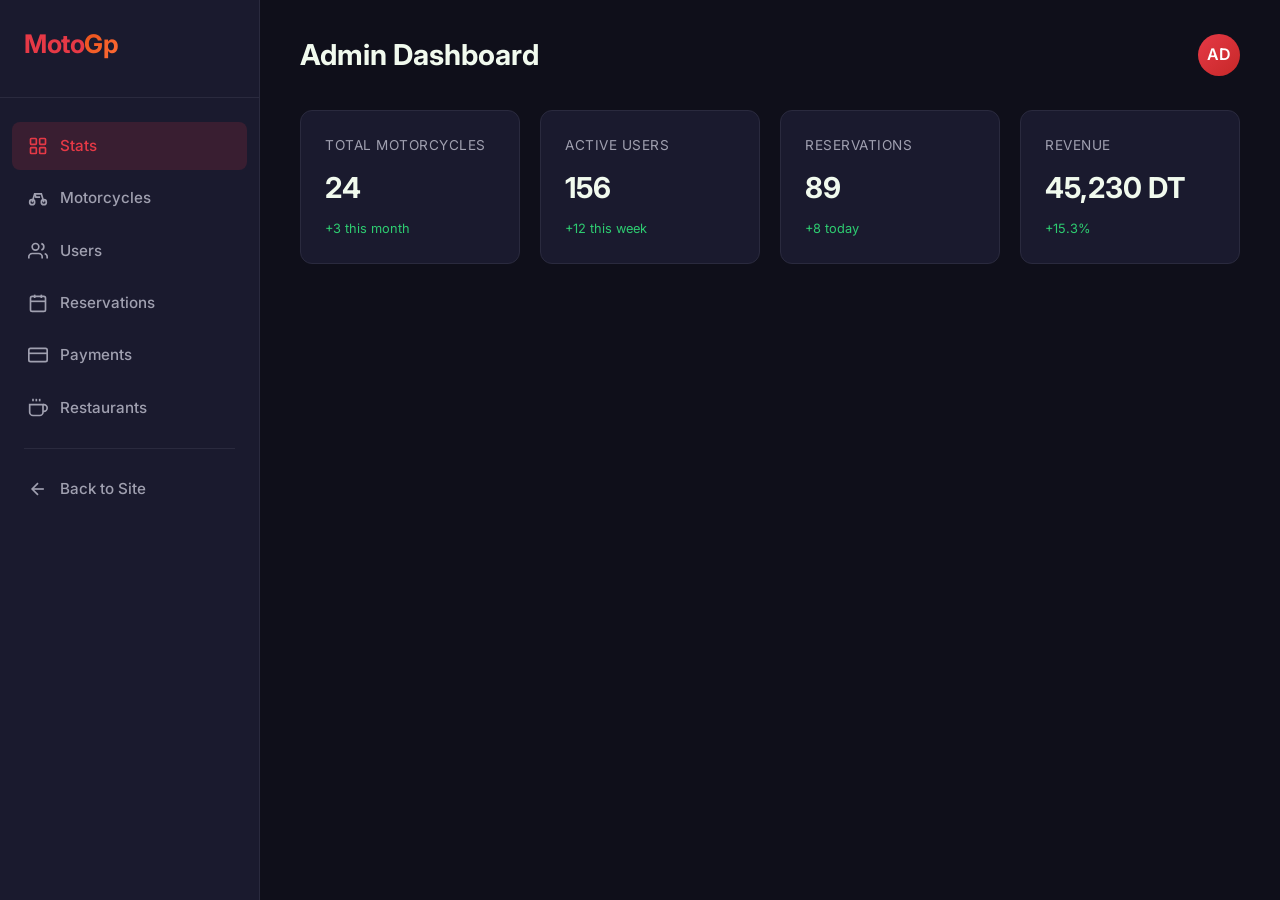
==== dashboard.html @ cd2d3583 "MotoGp Nabeul - Premium motorcycle rental & city discovery platform - Dark luxury editorial design (" ====
<!DOCTYPE html>
<html lang="fr">
<head>
    <meta charset="UTF-8">
    <meta name="viewport" content="width=device-width, initial-scale=1.0">
    <title>MotoGp Nabeul - Admin Dashboard</title>
    <link href="https://fonts.googleapis.com/css2?family=Inter:wght@300;400;500;600;700&display=swap" rel="stylesheet">
    <link rel="stylesheet" href="css/style.css">
    <link rel="stylesheet" href="css/extra.css">
    <style>
        *{margin:0;padding:0;box-sizing:border-box}
        body{font-family:'Inter',sans-serif;background:#0f0f1a;color:#e0e0e0;min-height:100vh}
        .dashboard-layout{display:grid;grid-template-columns:260px 1fr;min-height:100vh}
        .sidebar{background:#1a1a2e;border-right:1px solid #2a2a3e;padding:24px 0;position:sticky;top:0;height:100vh;overflow-y:auto}
        .sidebar-logo{padding:0 24px 32px;border-bottom:1px solid #2a2a3e;margin-bottom:24px}
        .sidebar-logo a{color:#e63946;font-size:1.6rem;font-weight:700;text-decoration:none;letter-spacing:-0.5px}
        .sidebar-logo a span{color:#f1faee}
        .sidebar-nav{list-style:none;padding:0 12px}
        .sidebar-nav li{margin-bottom:4px}
        .sidebar-nav a{display:flex;align-items:center;gap:12px;padding:12px 16px;color:#a0a0b0;text-decoration:none;border-radius:8px;font-size:.95rem;font-weight:500;transition:all .2s}
        .sidebar-nav a:hover{background:#2a2a3e;color:#e0e0e0}
        .sidebar-nav a.active{background:rgba(230,57,70,.15);color:#e63946}
        .sidebar-nav a svg{width:20px;height:20px;flex-shrink:0}
        .sidebar-divider{height:1px;background:#2a2a3e;margin:16px 24px}
        .main-content{padding:32px 40px;overflow-y:auto}
        .main-header{display:flex;justify-content:space-between;align-items:center;margin-bottom:32px}
        .main-header h1{font-size:1.8rem;font-weight:700;color:#f1faee}
        .user-avatar{width:42px;height:42px;border-radius:50%;background:linear-gradient(135deg,#e63946,#c62828);display:flex;align-items:center;justify-content:center;color:#fff;font-weight:600;font-size:1rem}
        .section-title{font-size:1.1rem;font-weight:600;color:#f1faee;margin-bottom:16px;display:flex;align-items:center;justify-content:space-between}
        .stats-grid{display:grid;grid-template-columns:repeat(auto-fit,minmax(200px,1fr));gap:20px;margin-bottom:32px}
        .stat-card{background:#1a1a2e;border:1px solid #2a2a3e;border-radius:12px;padding:24px;transition:transform .2s,border-color .2s}
        .stat-card:hover{transform:translateY(-2px);border-color:#e63946}
        .stat-card .stat-label{font-size:.85rem;color:#a0a0b0;margin-bottom:8px;text-transform:uppercase;letter-spacing:.5px}
        .stat-card .stat-value{font-size:1.8rem;font-weight:700;color:#f1faee}
        .stat-card .stat-change{font-size:.8rem;margin-top:8px}
        .stat-card .stat-change.positive{color:#2ecc71}
        .stat-card .stat-change.negative{color:#e63946}
        .table-container{background:#1a1a2e;border:1px solid #2a2a3e;border-radius:12px;overflow:hidden;margin-bottom:32px}
        .table-container table{width:100%;border-collapse:collapse}
        .table-container th{background:#16162a;padding:14px 20px;text-align:left;font-size:.8rem;text-transform:uppercase;letter-spacing:.5px;color:#a0a0b0;font-weight:600}
        .table-container td{padding:14px 20px;border-top:1px solid #2a2a3e;font-size:.92rem}
        .table-container tr:hover td{background:rgba(230,57,70,.04)}
        .badge{display:inline-block;padding:4px 12px;border-radius:20px;font-size:.75rem;font-weight:600}
        .badge-active{background:rgba(46,204,113,.15);color:#2ecc71}
        .badge-pending{background:rgba(241,196,15,.15);color:#f1c40f}
        .badge-vip{background:rgba(155,89,182,.15);color:#9b59b6}
        .badge-premium{background:rgba(230,57,70,.15);color:#e63946}
        .badge-essentiel{background:rgba(52,152,219,.15);color:#3498db}
        .badge-paid{background:rgba(46,204,113,.15);color:#2ecc71}
        .badge-refunded{background:rgba(241,196,15,.15);color:#f1c40f}
        .badge-failed{background:rgba(230,57,70,.15);color:#e63946}
        .btn{display:inline-flex;align-items:center;gap:6px;padding:10px 20px;border:none;border-radius:8px;font-family:'Inter',sans-serif;font-size:.9rem;font-weight:500;cursor:pointer;transition:all .2s}
        .btn-primary{background:#e63946;color:#fff}
        .btn-primary:hover{background:#c62828}
        .btn-sm{padding:6px 14px;font-size:.8rem}
        .btn-outline{background:transparent;border:1px solid #3a3a4e;color:#a0a0b0}
        .btn-outline:hover{border-color:#e63946;color:#e63946}
        .hidden{display:none}
    </style>
</head>
<body>
    <div class="dashboard-layout">
        <aside class="sidebar">
            <div class="sidebar-logo">
                <a href="index.html">Moto<span>Gp</span></a>
            </div>
            <ul class="sidebar-nav">
                <li><a href="#" class="active" onclick="showSection('stats')"><svg viewBox="0 0 24 24" fill="none" stroke="currentColor" stroke-width="2"><rect x="3" y="3" width="7" height="7" rx="1"/><rect x="14" y="3" width="7" height="7" rx="1"/><rect x="3" y="14" width="7" height="7" rx="1"/><rect x="14" y="14" width="7" height="7" rx="1"/></svg>Stats</a></li>
                <li><a href="#" onclick="showSection('motorcycles')"><svg viewBox="0 0 24 24" fill="none" stroke="currentColor" stroke-width="2"><circle cx="5" cy="17" r="3"/><circle cx="19" cy="17" r="3"/><path d="M5 17L8 7h8l3 10"/><path d="M8 7l1.5 4h5"/></svg>Motorcycles</a></li>
                <li><a href="#" onclick="showSection('users')"><svg viewBox="0 0 24 24" fill="none" stroke="currentColor" stroke-width="2"><path d="M17 21v-2a4 4 0 00-4-4H5a4 4 0 00-4 4v2"/><circle cx="9" cy="7" r="4"/><path d="M23 21v-2a4 4 0 00-3-3.87"/><path d="M16 3.13a4 4 0 010 7.75"/></svg>Users</a></li>
                <li><a href="#" onclick="showSection('reservations')"><svg viewBox="0 0 24 24" fill="none" stroke="currentColor" stroke-width="2"><rect x="3" y="4" width="18" height="18" rx="2"/><line x1="16" y1="2" x2="16" y2="6"/><line x1="8" y1="2" x2="8" y2="6"/><line x1="3" y1="10" x2="21" y2="10"/></svg>Reservations</a></li>
                <li><a href="#" onclick="showSection('payments')"><svg viewBox="0 0 24 24" fill="none" stroke="currentColor" stroke-width="2"><rect x="1" y="4" width="22" height="16" rx="2"/><line x1="1" y1="10" x2="23" y2="10"/></svg>Payments</a></li>
                <li><a href="#" onclick="showSection('restaurants')"><svg viewBox="0 0 24 24" fill="none" stroke="currentColor" stroke-width="2"><path d="M18 8h1a4 4 0 010 8h-1"/><path d="M2 8h16v9a4 4 0 01-4 4H6a4 4 0 01-4-4V8z"/><line x1="6" y1="1" x2="6" y2="4"/><line x1="10" y1="1" x2="10" y2="4"/><line x1="14" y1="1" x2="14" y2="4"/></svg>Restaurants</a></li>
            </ul>
            <div class="sidebar-divider"></div>
            <ul class="sidebar-nav">
                <li><a href="index.html"><svg viewBox="0 0 24 24" fill="none" stroke="currentColor" stroke-width="2"><path d="M19 12H5"/><polyline points="12 19 5 12 12 5"/></svg>Back to Site</a></li>
            </ul>
        </aside>

        <main class="main-content">
            <div class="main-header">
                <h1>Admin Dashboard</h1>
                <div class="user-avatar">AD</div>
            </div>

            <!-- STATS SECTION -->
            <section id="dash-stats">
                <div class="stats-grid">
                    <div class="stat-card">
                        <div class="stat-label">Total Motorcycles</div>
                        <div class="stat-value">24</div>
                        <div class="stat-change positive">+3 this month</div>
                    </div>
                    <div class="stat-card">
                        <div class="stat-label">Active Users</div>
                        <div class="stat-value">156</div>
                        <div class="stat-change positive">+12 this week</div>
                    </div>
                    <div class="stat-card">
                        <div class="stat-label">Reservations</div>
                        <div class="stat-value">89</div>
                        <div class="stat-change positive">+8 today</div>
                    </div>
                    <div class="stat-card">
                        <div class="stat-label">Revenue</div>
                        <div class="stat-value">45,230 DT</div>
                        <div class="stat-change positive">+15.3%</div>
                    </div>
                </div>
            </section>

            <!-- MOTORCYCLES SECTION -->
            <section id="section-motorcycles" class="hidden">
                <div class="section-title">
                    <span>Motorcycles</span>
                    <button class="btn btn-primary" onclick="showAddMotoModal()">+ Add Motorcycle</button>
                </div>
                <div class="table-container">
                    <table>
                        <thead>
                            <tr><th>ID</th><th>Model</th><th>Brand</th><th>Category</th><th>Price/Day</th><th>Status</th><th>Actions</th></tr>
                        </thead>
                        <tbody id="motos-table-body">
                            <tr><td>#001</td><td>MT-07</td><td>Yamaha</td><td>Naked</td><td>80 DT</td><td><span class="badge badge-active">Available</span></td><td><button class="btn btn-sm btn-outline" onclick="editMoto(1)">Edit</button></td></tr>
                            <tr><td>#002</td><td>CBR 650R</td><td>Honda</td><td>Sport</td><td>95 DT</td><td><span class="badge badge-active">Available</span></td><td><button class="btn btn-sm btn-outline" onclick="editMoto(2)">Edit</button></td></tr>
                            <tr><td>#003</td><td>Ninja 400</td><td>Kawasaki</td><td>Sport</td><td>70 DT</td><td><span class="badge badge-pending">Rented</span></td><td><button class="btn btn-sm btn-outline" onclick="editMoto(3)">Edit</button></td></tr>
                            <tr><td>#004</td><td>R 1250 GS</td><td>BMW</td><td>Adventure</td><td>130 DT</td><td><span class="badge badge-active">Available</span></td><td><button class="btn btn-sm btn-outline" onclick="editMoto(4)">Edit</button></td></tr>
                            <tr><td>#005</td><td>GTS 300</td><td>Vespa</td><td>Scooter</td><td>45 DT</td><td><span class="badge badge-active">Available</span></td><td><button class="btn btn-sm btn-outline" onclick="editMoto(5)">Edit</button></td></tr>
                            <tr><td>#006</td><td>Monster 821</td><td>Ducati</td><td>Naked</td><td>110 DT</td><td><span class="badge badge-failed">Unavailable</span></td><td><button class="btn btn-sm btn-outline" onclick="editMoto(6)">Edit</button></td></tr>
                        </tbody>
                    </table>
                </div>
            </section>

            <!-- USERS SECTION -->
            <section id="section-users" class="hidden">
                <div class="section-title"><span>Users</span></div>
                <div class="table-container">
                    <table>
                        <thead>
                            <tr><th>ID</th><th>Name</th><th>Email</th><th>Plan</th><th>Status</th><th>Joined</th></tr>
                        </thead>
                        <tbody>
                            <tr><td>#U001</td><td>Ahmed Ben Ali</td><td>ahmed@example.com</td><td><span class="badge badge-premium">Premium</span></td><td><span class="badge badge-active">Active</span></td><td>2025-01-15</td></tr>
                            <tr><td>#U002</td><td>Fatma Trabelsi</td><td>fatma@example.com</td><td><span class="badge badge-essentiel">Essentiel</span></td><td><span class="badge badge-active">Active</span></td><td>2025-03-22</td></tr>
                            <tr><td>#U003</td><td>Mohamed Sahli</td><td>mohamed@example.com</td><td><span class="badge badge-vip">VIP</span></td><td><span class="badge badge-active">Active</span></td><td>2024-11-08</td></tr>
                            <tr><td>#U004</td><td>Amira Bouazizi</td><td>amira@example.com</td><td><span class="badge badge-premium">Premium</span></td><td><span class="badge badge-pending">Pending</span></td><td>2025-06-30</td></tr>
                        </tbody>
                    </table>
                </div>
            </section>

            <!-- RESERVATIONS SECTION -->
            <section id="section-reservations" class="hidden">
                <div class="section-title"><span>Reservations</span></div>
                <div class="table-container">
                    <table>
                        <thead>
                            <tr><th>ID</th><th>Client</th><th>Motorcycle</th><th>Date</th><th>Duration</th><th>Total</th><th>Status</th></tr>
                        </thead>
                        <tbody>
                            <tr><td>#R001</td><td>Ahmed Ben Ali</td><td>Honda Vision 110</td><td>2026-01-10</td><td>3 days</td><td>105 DT</td><td><span class="badge badge-active">Confirmed</span></td></tr>
                            <tr><td>#R002</td><td>Fatma Trabelsi</td><td>Yamaha NMAX 125</td><td>2026-01-12</td><td>5 days</td><td>225 DT</td><td><span class="badge badge-pending">Pending</span></td></tr>
                            <tr><td>#R003</td><td>Mohamed Sahli</td><td>SYM Maxsym 400</td><td>2026-01-15</td><td>7 days</td><td>420 DT</td><td><span class="badge badge-active">Confirmed</span></td></tr>
                        </tbody>
                    </table>
                </div>
            </section>

            <!-- PAYMENTS SECTION -->
            <section id="section-payments" class="hidden">
                <div class="stats-grid">
                    <div class="stat-card">
                        <div class="stat-label">Total Revenue</div>
                        <div class="stat-value">127,850 DT</div>
                        <div class="stat-change positive">+18.2%</div>
                    </div>
                    <div class="stat-card">
                        <div class="stat-label">Pending Payments</div>
                        <div class="stat-value">3,200 DT</div>
                        <div class="stat-change negative">5 pending</div>
                    </div>
                    <div class="stat-card">
                        <div class="stat-label">Refunds</div>
                        <div class="stat-value">1,450 DT</div>
                        <div class="stat-change negative">-2.1%</div>
                    </div>
                </div>
                <div class="section-title"><span>Payment History</span></div>
                <div class="table-container">
                    <table>
                        <thead>
                            <tr><th>ID</th><th>Client</th><th>Type</th><th>Amount</th><th>Date</th><th>Status</th></tr>
                        </thead>
                        <tbody>
                            <tr><td>#P001</td><td>Ahmed Ben Ali</td><td>Subscription</td><td>59 DT</td><td>2026-01-01</td><td><span class="badge badge-paid">Paid</span></td></tr>
                            <tr><td>#P002</td><td>Fatma Trabelsi</td><td>Rental</td><td>475 DT</td><td>2026-01-12</td><td><span class="badge badge-paid">Paid</span></td></tr>
                            <tr><td>#P003</td><td>Mohamed Sahli</td><td>Subscription</td><td>99 DT</td><td>2026-01-05</td><td><span class="badge badge-refunded">Refunded</span></td></tr>
                            <tr><td>#P004</td><td>Amira Bouazizi</td><td>Rental</td><td>350 DT</td><td>2026-01-18</td><td><span class="badge badge-failed">Failed</span></td></tr>
                        </tbody>
                    </table>
                </div>
            </section>

            <!-- RESTAURANTS SECTION -->
            <section id="section-restaurants" class="hidden">
                <div class="section-title"><span>Restaurants</span></div>
                <div class="table-container">
                    <table>
                        <thead>
                            <tr><th>ID</th><th>Name</th><th>Category</th><th>Rating</th><th>Price</th><th>Phone</th><th>Description</th></tr>
                        </thead>
                        <tbody>
                            <tr><td>#1</td><td>Le Pirate Restaurant</td><td>Restaurant</td><td>4.6</td><td></td><td>+216 72 280 123</td><td>Cuisine tunisienne et mediterraneenne, vue mer</td></tr>
                            <tr><td>#2</td><td>Cafe des Nattes</td><td>Cafe</td><td>4.3</td><td>$</td><td>+216 72 280 456</td><td>Cafe traditionnel, atmosphere authentique</td></tr>
                            <tr><td>#3</td><td>Restaurant La Plage</td><td>Restaurant</td><td>4.7</td><td>$</td><td>+216 72 280 789</td><td>Fruits de mer frais, plage privee</td></tr>
                            <tr><td>#4</td><td>Chez Ali</td><td>Restaurant</td><td>4.4</td><td></td><td>+216 72 280 321</td><td>Cuisine traditionnelle, couscous et grillades</td></tr>
                            <tr><td>#5</td><td>Sunset Cafe</td><td>Cafe</td><td>4.5</td><td>$</td><td>+216 72 280 654</td><td>Cafe face a la mer, couchers de soleil</td></tr>
                            <tr><td>#6</td><td>Pizzeria Napoli</td><td>Restaurant</td><td>4.2</td><td></td><td>+216 72 280 987</td><td>Pizza authentique au four a bois</td></tr>
                            <tr><td>#7</td><td>Le Cap Nabeul</td><td>Restaurant</td><td>4.8</td><td>$</td><td>+216 72 280 147</td><td>Restaurant gastronomique, vue panoramique</td></tr>
                            <tr><td>#8</td><td>Marche de Nabeul</td><td>Point d'interet</td><td>4.6</td><td></td><td></td><td>Grand marche, artisat et epices</td></tr>
                        </tbody>
                    </table>
                </div>
            </section>

        </main>
    </div>

    <script>
        function showSection(name) {
            var sections = ['stats', 'motorcycles', 'users', 'reservations', 'payments', 'restaurants'];
            sections.forEach(function(s) {
                var el = document.getElementById(s === 'stats' ? 'dash-stats' : 'section-' + s);
                if (el) el.classList.add('hidden');
            });
            var target = document.getElementById(name === 'stats' ? 'dash-stats' : 'section-' + name);
            if (target) target.classList.remove('hidden');

            var links = document.querySelectorAll('.sidebar-nav a');
            links.forEach(function(link) { link.classList.remove('active'); });
            event.currentTarget.classList.add('active');
        }

        function showAddMotoModal() {
            alert('Add Motorcycle modal would open here.');
        }

        function editMoto(id) {
            alert('Edit motorcycle #' + id + ' modal would open here.');
        }
    </script>

    <script src="js/data.js"></script>
    <script src="js/app.js"></script>
</body>
</html>
---- css/style.css ----
@import url('https://fonts.googleapis.com/css2?family=Inter:wght@300;400;500;600;700;800;900&family=Playfair+Display:ital,wght@0,400;0,700;0,900;1,400&display=swap');

*,*::before,*::after{margin:0;padding:0;box-sizing:border-box}

:root{
  --bg:#0A0A0F;
  --bg-light:#F5F3EF;
  --card:#15151E;
  --card-hover:#1C1C28;
  --text:#FAFAF9;
  --text-dark:#1A1A1A;
  --text-muted:#8A8A9A;
  --border:rgba(255,255,255,0.08);
  --primary:#E8511A;
  --primary-light:#FF6B35;
  --accent:#C9A96E;
  --success:#22C55E;
  --danger:#EF4444;
  --gradient:linear-gradient(135deg,#E8511A,#FF6B35);
  --shadow:0 20px 60px rgba(0,0,0,0.4);
  --radius:16px;
  --font-body:'Inter',sans-serif;
  --font-display:'Playfair Display',serif;
}

html{scroll-behavior:smooth;font-size:16px}
html.lenis,html.lenis body{height:auto}
.lenis.lenis-smooth{scroll-behavior:auto!important}

body{font-family:var(--font-body);background:var(--bg);color:var(--text);line-height:1.6;overflow-x:hidden;-webkit-font-smoothing:antialiased}
a{text-decoration:none;color:inherit}
ul{list-style:none}
img{max-width:100%;display:block}
button{cursor:pointer;border:none;font-family:inherit;background:none;color:inherit}
input,select,textarea{font-family:inherit;outline:none}

.container{max-width:1280px;margin:0 auto;padding:0 clamp(20px,5vw,60px)}

/* LOADER */
.loader{position:fixed;inset:0;z-index:9999;background:var(--bg);display:flex;align-items:center;justify-content:center;flex-direction:column;transition:opacity 0.6s ease}
.loader-logo{font-size:clamp(2rem,5vw,3.5rem);font-weight:900;letter-spacing:-0.03em;margin-bottom:28px;font-family:var(--font-body)}
.loader-logo span{background:var(--gradient);-webkit-background-clip:text;-webkit-text-fill-color:transparent}
.loader-bar{width:200px;height:2px;background:rgba(255,255,255,0.1);border-radius:2px;overflow:hidden}
.loader-bar-fill{height:100%;background:var(--gradient);width:0%;transition:width 0.1s linear}
.loader-counter{font-size:0.82rem;color:var(--text-muted);margin-top:14px;font-variant-numeric:tabular-nums}

/* CURSOR */
.cursor{position:fixed;width:12px;height:12px;border-radius:50%;background:var(--primary);pointer-events:none;z-index:9998;transform:translate(-50%,-50%);transition:width .3s,height .3s,background .3s,border .3s}
.cursor-follower{position:fixed;width:40px;height:40px;border-radius:50%;border:1px solid rgba(232,81,26,0.3);pointer-events:none;z-index:9997;transform:translate(-50%,-50%);transition:width .3s,height .3s}
@media(max-width:1024px){.cursor,.cursor-follower{display:none}}

/* NAV */
.nav{position:fixed;top:0;left:0;right:0;z-index:100;padding:20px 0;transition:all .4s}
.nav.scrolled{padding:12px 0;background:rgba(10,10,15,0.92);backdrop-filter:blur(20px);border-bottom:1px solid var(--border)}
.nav .container{display:flex;align-items:center;justify-content:space-between}
.nav-logo{font-size:1.5rem;font-weight:900;letter-spacing:-0.03em;z-index:101}
.nav-logo span{background:var(--gradient);-webkit-background-clip:text;-webkit-text-fill-color:transparent}
.nav-links{display:flex;align-items:center;gap:36px}
.nav-links a{font-size:.88rem;font-weight:500;color:var(--text-muted);position:relative;padding:4px 0;transition:color .3s}
.nav-links a::after{content:'';position:absolute;bottom:-2px;left:0;width:0;height:1.5px;background:var(--gradient);transition:width .3s}
.nav-links a:hover{color:var(--text)}
.nav-links a:hover::after{width:100%}
.nav-actions{display:flex;align-items:center;gap:12px}
.nav-menu-btn{display:none;flex-direction:column;gap:5px;padding:8px;z-index:101}
.nav-menu-btn span{width:22px;height:1.5px;background:var(--text);transition:all .3s;display:block}
.nav-menu-btn.active span:nth-child(1){transform:rotate(45deg) translate(4px,4px)}
.nav-menu-btn.active span:nth-child(2){opacity:0}
.nav-menu-btn.active span:nth-child(3){transform:rotate(-45deg) translate(4px,-4px)}
@media(max-width:768px){.nav-links,.nav-actions{display:none}.nav-menu-btn{display:flex}}

/* MOBILE MENU */
.mobile-menu{position:fixed;inset:0;z-index:99;background:rgba(10,10,15,0.97);backdrop-filter:blur(20px);display:flex;align-items:center;justify-content:center;opacity:0;pointer-events:none;transition:opacity .4s}
.mobile-menu.active{opacity:1;pointer-events:all}
.mobile-menu-inner{display:flex;flex-direction:column;align-items:center;gap:28px}
.mobile-menu-link{font-size:1.8rem;font-weight:700;color:var(--text-muted);transition:color .3s}
.mobile-menu-link:hover{color:var(--primary)}
.mobile-menu-divider{width:60px;height:1px;background:var(--border)}

/* BUTTONS */
.btn{display:inline-flex;align-items:center;gap:8px;padding:12px 28px;border-radius:60px;font-size:.88rem;font-weight:600;letter-spacing:.01em;transition:all .3s;position:relative;overflow:hidden;white-space:nowrap}
.btn-primary{background:var(--gradient);color:white}
.btn-primary:hover{transform:translateY(-2px);box-shadow:0 12px 30px rgba(232,81,26,0.35)}
.btn-outline{border:1.5px solid rgba(255,255,255,0.15);color:var(--text)}
.btn-outline:hover{border-color:var(--primary);color:var(--primary);transform:translateY(-2px)}
.btn-white{background:white;color:var(--text-dark)}
.btn-white:hover{transform:translateY(-2px);box-shadow:0 12px 30px rgba(255,255,255,0.2)}
.btn-lg{padding:16px 40px;font-size:.92rem}
.btn-sm{padding:9px 22px;font-size:.82rem}

/* HERO */
.hero{position:relative;height:100vh;min-height:650px;overflow:hidden;display:flex;align-items:flex-end;padding-bottom:clamp(50px,8vh,100px)}
.hero-bg{position:absolute;inset:0;z-index:0;background:url('https://images.unsplash.com/photo-1572195577046-2f25894c06fc?w=1920&q=85') center/cover no-repeat;will-change:transform}
.hero-bg::after{content:'';position:absolute;inset:0;background:linear-gradient(to bottom,rgba(10,10,15,0.15) 0%,rgba(10,10,15,0.4) 40%,rgba(10,10,15,0.85) 75%,var(--bg) 100%)}
.hero-vignette{position:absolute;inset:0;z-index:1;background:radial-gradient(ellipse at 50% 50%,transparent 30%,rgba(10,10,15,0.5) 100%)}
.hero-grain{position:absolute;inset:0;z-index:2;opacity:.04;pointer-events:none;background-image:url("data:image/svg+xml,%3Csvg viewBox='0 0 200 200' xmlns='http://www.w3.org/2000/svg'%3E%3Cfilter id='n'%3E%3CfeTurbulence type='fractalNoise' baseFrequency='0.9' numOctaves='4' stitchTiles='stitch'/%3E%3C/filter%3E%3Crect width='100%25' height='100%25' filter='url(%23n)'/%3E%3C/svg%3E")}
.hero-content{position:relative;z-index:5;width:100%}
.hero-tag{display:inline-flex;align-items:center;gap:8px;padding:7px 18px;border-radius:40px;background:rgba(255,255,255,0.06);border:1px solid rgba(255,255,255,0.1);backdrop-filter:blur(8px);margin-bottom:24px;font-size:.78rem;font-weight:500;letter-spacing:.06em;text-transform:uppercase;color:var(--accent)}
.hero-tag .dot{width:6px;height:6px;border-radius:50%;background:var(--primary);animation:pulse 2s infinite}
@keyframes pulse{0%,100%{opacity:1}50%{opacity:.3}}
.hero-title{font-size:clamp(2.8rem,8vw,7rem);font-weight:900;line-height:.95;letter-spacing:-.04em;margin-bottom:24px;max-width:850px}
.hero-title .line{display:block;overflow:hidden}
.hero-title .line span{display:block}
.hero-title .accent{background:var(--gradient);-webkit-background-clip:text;-webkit-text-fill-color:transparent}
.hero-subtitle{font-size:clamp(1rem,2vw,1.2rem);color:var(--text-muted);max-width:520px;margin-bottom:40px;line-height:1.7;font-weight:300}
.hero-buttons{display:flex;gap:14px;flex-wrap:wrap}
.hero-scroll{position:absolute;bottom:36px;left:50%;transform:translateX(-50%);display:flex;flex-direction:column;align-items:center;gap:8px;z-index:5;color:var(--text-muted);font-size:.75rem;letter-spacing:.1em;text-transform:uppercase}
.hero-scroll-line{width:1px;height:40px;background:linear-gradient(to bottom,var(--primary),transparent);animation:scrollLine 2s infinite}
@keyframes scrollLine{0%{opacity:0;transform:scaleY(0);transform-origin:top}50%{opacity:1;transform:scaleY(1);transform-origin:top}51%{transform-origin:bottom}100%{opacity:0;transform:scaleY(0);transform-origin:bottom}}
.hero-stats{position:absolute;bottom:36px;right:clamp(20px,5vw,60px);display:flex;gap:40px;z-index:5}
.hero-stat .num{font-size:2rem;font-weight:800;line-height:1}
.hero-stat .label{font-size:.72rem;color:var(--text-muted);text-transform:uppercase;letter-spacing:.08em;margin-top:4px}

/* SECTIONS */
.section{padding:clamp(60px,10vw,120px) 0}
.section-header{margin-bottom:48px}
.section-tag{display:inline-flex;align-items:center;gap:8px;font-size:.75rem;font-weight:600;letter-spacing:.12em;text-transform:uppercase;color:var(--accent);margin-bottom:16px}
.section-title{font-size:clamp(2rem,5vw,3.5rem);font-weight:800;line-height:1.1;letter-spacing:-.03em;margin-bottom:16px}
.section-desc{font-size:1.05rem;color:var(--text-muted);max-width:540px;line-height:1.7;font-weight:300}

/* FEATURES */
.features-grid{display:grid;grid-template-columns:repeat(auto-fit,minmax(240px,1fr));gap:20px}
.feature-card{background:var(--card);border:1px solid var(--border);border-radius:var(--radius);padding:32px;transition:all .4s}
.feature-card:hover{background:var(--card-hover);transform:translateY(-4px);border-color:rgba(232,81,26,0.2)}
.feature-icon{font-size:2rem;margin-bottom:16px}
.feature-card h3{font-size:1.1rem;font-weight:700;margin-bottom:8px}
.feature-card p{font-size:.88rem;color:var(--text-muted);line-height:1.6}

/* 3D MOTORCYCLE SECTION */
.moto3d-section{position:relative;height:400vh}
.moto3d-sticky{position:relative;top:0;height:100vh;overflow:hidden;display:flex;align-items:center}
.moto3d-bg{position:absolute;inset:0;transition:background 0.8s ease}
.moto3d-bg.city{background:linear-gradient(135deg,#1a1a2e 0%,#16213e 50%,#0f3460 100%)}
.moto3d-bg.coast{background:linear-gradient(135deg,#0d1b2a 0%,#1b263b 50%,#415a77 100%)}
.moto3d-bg.medina{background:linear-gradient(135deg,#2d1b00 0%,#5c3d00 50%,#8b6914 100%)}
.moto3d-bg.night{background:linear-gradient(135deg,#0a0a1a 0%,#1a0a2e 50%,#2a1a3e 100%)}
.moto3d-bg::after{content:'';position:absolute;inset:0;background:rgba(10,10,15,0.5)}
.moto3d-content{position:relative;z-index:2;display:grid;grid-template-columns:1fr 1fr;gap:60px;align-items:center;width:100%}
.moto3d-text h2{font-size:clamp(2rem,4vw,3.5rem);font-weight:900;margin-bottom:16px;letter-spacing:-.03em}
.moto3d-text p{font-size:1.05rem;color:var(--text-muted);margin-bottom:28px;line-height:1.7}
.moto3d-visual{position:relative;display:flex;justify-content:center}
.moto3d-image{max-width:100%;height:auto;border-radius:var(--radius);filter:drop-shadow(0 20px 40px rgba(0,0,0,0.5));transition:transform 0.5s}
.moto3d-label{position:absolute;bottom:-20px;left:50%;transform:translateX(-50%);background:var(--card);border:1px solid var(--border);padding:10px 24px;border-radius:40px;font-size:.82rem;font-weight:500;white-space:nowrap}
.moto3d-dots{position:absolute;bottom:40px;left:50%;transform:translateX(-50%);display:flex;gap:12px;z-index:3}
.moto3d-dot{width:10px;height:10px;border-radius:50%;background:rgba(255,255,255,0.2);transition:all .3s;cursor:pointer}
.moto3d-dot.active{background:var(--primary);transform:scale(1.3)}
@media(max-width:768px){.moto3d-content{grid-template-columns:1fr;text-align:center}.moto3d-visual{order:-1}}

/* TABS */
.tabs{display:flex;gap:8px;margin-bottom:32px;flex-wrap:wrap}
.tab-btn{padding:8px 20px;border-radius:40px;font-size:.82rem;font-weight:500;background:var(--card);border:1px solid var(--border);color:var(--text-muted);transition:all .3s}
.tab-btn.active,.tab-btn:hover{background:var(--primary);color:white;border-color:var(--primary)}

/* MOTO CARDS */
.motos-showcase{display:grid;grid-template-columns:repeat(auto-fill,minmax(300px,1fr));gap:24px}
.moto-card{background:var(--card);border:1px solid var(--border);border-radius:var(--radius);overflow:hidden;transition:all .4s}
.moto-card:hover{transform:translateY(-6px);border-color:rgba(232,81,26,0.3);box-shadow:0 20px 40px rgba(0,0,0,0.3)}
.moto-card-img{position:relative;overflow:hidden;height:220px}
.moto-card-img img{width:100%;height:100%;object-fit:cover;transition:transform .6s}
.moto-card:hover .moto-card-img img{transform:scale(1.08)}
.moto-card-overlay{position:absolute;inset:0;background:rgba(10,10,15,0.7);display:flex;align-items:center;justify-content:center;opacity:0;transition:opacity .4s}
.moto-card:hover .moto-card-overlay{opacity:1}
.moto-specs-hover{display:flex;gap:20px}
.moto-specs-hover .spec{text-align:center}
.moto-specs-hover .spec span{display:block;font-size:.7rem;color:var(--text-muted);text-transform:uppercase;letter-spacing:.05em}
.moto-specs-hover .spec strong{font-size:1rem;font-weight:700}
.moto-status{position:absolute;top:12px;left:12px;padding:4px 12px;border-radius:20px;font-size:.72rem;font-weight:600;text-transform:uppercase}
.moto-status.available{background:rgba(34,197,94,0.2);color:var(--success)}
.moto-status.rented{background:rgba(232,81,26,0.2);color:var(--primary)}
.moto-status.unavailable{background:rgba(239,68,68,0.2);color:var(--danger)}
.moto-card-info{padding:20px}
.moto-brand{font-size:.75rem;color:var(--primary);font-weight:600;text-transform:uppercase;letter-spacing:.06em}
.moto-name{font-size:1.1rem;font-weight:700;margin:6px 0}
.moto-rating{color:var(--accent);font-size:.85rem;font-weight:500}
.moto-card-footer{display:flex;align-items:center;justify-content:space-between;margin-top:16px;padding-top:16px;border-top:1px solid var(--border)}
.moto-price strong{font-size:1.3rem;font-weight:800;color:var(--primary)}
.moto-price{font-size:.82rem;color:var(--text-muted)}

/* MAP / DISCOVERY */
.discovery-map-container{position:relative;border-radius:var(--radius);overflow:hidden;border:1px solid var(--border);background:var(--card)}
#map{height:450px;width:100%;background:#0a0a14}
.map-search-bar{padding:16px;border-bottom:1px solid var(--border)}
.map-search-bar input{width:100%;padding:12px 16px;border-radius:12px;border:1px solid var(--border);background:rgba(255,255,255,0.05);color:var(--text);font-size:.88rem}
.map-search-bar input::placeholder{color:var(--text-muted)}
.map-legend{display:flex;gap:16px;padding:12px 16px;border-top:1px solid var(--border);flex-wrap:wrap}
.map-legend-item{display:flex;align-items:center;gap:6px;font-size:.78rem;color:var(--text-muted)}
.map-legend-dot{width:10px;height:10px;border-radius:50%}

/* RESTAURANTS */
.restaurants-scroll{display:flex;gap:20px;padding:0 clamp(20px,5vw,60px) 20px;overflow-x:auto;scroll-snap-type:x mandatory;scrollbar-width:none;-ms-overflow-style:none}
.restaurants-scroll::-webkit-scrollbar{display:none}
.restaurant-card{min-width:300px;max-width:300px;background:var(--card);border:1px solid var(--border);border-radius:var(--radius);overflow:hidden;flex-shrink:0;scroll-snap-align:start;transition:all .4s}
.restaurant-card:hover{transform:translateY(-4px);border-color:rgba(232,81,26,0.2)}
.restaurant-img{position:relative;height:180px;overflow:hidden}
.restaurant-img img{width:100%;height:100%;object-fit:cover;transition:transform .6s}
.restaurant-card:hover .restaurant-img img{transform:scale(1.06)}
.restaurant-badge{position:absolute;top:10px;left:10px;padding:4px 12px;border-radius:20px;font-size:.72rem;font-weight:600;background:var(--primary);color:white}
.restaurant-info{padding:16px}
.restaurant-info h3{font-size:1rem;font-weight:700;margin-bottom:6px}
.restaurant-info p{font-size:.82rem;color:var(--text-muted);line-height:1.5;margin-bottom:10px}
.restaurant-meta{display:flex;align-items:center;justify-content:space-between;margin-bottom:12px}
.restaurant-rating{color:var(--accent);font-size:.85rem;font-weight:500}
.restaurant-price{font-size:.82rem;color:var(--text-muted)}
.restaurant-actions{display:flex;gap:8px}

/* PRICING */
.pricing-grid{display:grid;grid-template-columns:repeat(auto-fit,minmax(280px,1fr));gap:24px}
.pricing-card{background:var(--card);border:1px solid var(--border);border-radius:var(--radius);padding:32px;position:relative;transition:all .4s}
.pricing-card:hover{transform:translateY(-4px)}
.pricing-card.popular{border-color:var(--primary);box-shadow:0 0 40px rgba(232,81,26,0.15)}
.popular-badge{position:absolute;top:-12px;left:50%;transform:translateX(-50%);background:var(--gradient);color:white;padding:4px 16px;border-radius:20px;font-size:.75rem;font-weight:600;white-space:nowrap}
.pricing-header{text-align:center;margin-bottom:24px}
.pricing-header h3{font-size:1.3rem;font-weight:700;margin-bottom:12px}
.pricing-price{display:flex;align-items:baseline;justify-content:center;gap:4px}
.pricing-price .currency{font-size:1rem;color:var(--text-muted)}
.pricing-price .amount{font-size:2.5rem;font-weight:900}
.pricing-price .period{font-size:.85rem;color:var(--text-muted)}
.pricing-features{margin-bottom:24px}
.pricing-features li{display:flex;align-items:center;gap:10px;padding:10px 0;font-size:.88rem;color:var(--text-muted);border-bottom:1px solid var(--border)}
.pricing-features li:last-child{border:none}

/* CTA */
.cta-section{background:var(--gradient);border-radius:var(--radius);padding:clamp(40px,8vw,80px);text-align:center}
.cta-section h2{font-size:clamp(2rem,4vw,3rem);font-weight:900;color:white;margin-bottom:12px}
.cta-section p{color:rgba(255,255,255,0.8);margin-bottom:28px;font-size:1.05rem}

/* FOOTER */
.footer{border-top:1px solid var(--border);padding:60px 0 30px;margin-top:40px}
.footer-grid{display:grid;grid-template-columns:2fr 1fr 1fr 1fr;gap:40px;margin-bottom:40px}
.footer-brand h3{font-size:1.5rem;font-weight:900;margin-bottom:12px}
.footer-brand h3 span{background:var(--gradient);-webkit-background-clip:text;-webkit-text-fill-color:transparent}
.footer-brand p{font-size:.88rem;color:var(--text-muted);line-height:1.6}
.footer-col h4{font-size:.85rem;font-weight:600;text-transform:uppercase;letter-spacing:.06em;margin-bottom:16px;color:var(--text)}
.footer-col a{display:block;font-size:.88rem;color:var(--text-muted);margin-bottom:10px;transition:color .3s}
.footer-col a:hover{color:var(--primary)}
.footer-bottom{border-top:1px solid var(--border);padding-top:20px;text-align:center}
.footer-bottom p{font-size:.82rem;color:var(--text-muted)}
@media(max-width:768px){.footer-grid{grid-template-columns:1fr 1fr;gap:30px}}
@media(max-width:480px){.footer-grid{grid-template-columns:1fr}}

/* BOTTOM NAV (mobile) */
.bottom-nav{display:none;position:fixed;bottom:0;left:0;right:0;z-index:100;background:rgba(10,10,15,0.95);backdrop-filter:blur(20px);border-top:1px solid var(--border);padding:8px 0 calc(8px + env(safe-area-inset-bottom))}
.bottom-nav{display:none;grid-template-columns:repeat(4,1fr);justify-items:center}
.bottom-nav-item{display:flex;flex-direction:column;align-items:center;gap:2px;font-size:.68rem;color:var(--text-muted);transition:color .3s;text-decoration:none}
.bottom-nav-item.active{color:var(--primary)}
.bottom-nav-icon{font-size:1.2rem}
.bottom-nav-label{font-weight:500}
@media(max-width:768px){.bottom-nav{display:grid}}

/* MODAL */
.modal-overlay{position:fixed;inset:0;z-index:200;background:rgba(0,0,0,0.7);backdrop-filter:blur(8px);display:none;align-items:center;justify-content:center;padding:20px}
.modal-overlay.active{display:flex}
.modal-content{background:var(--card);border:1px solid var(--border);border-radius:var(--radius);max-width:500px;width:100%;padding:32px;position:relative;max-height:90vh;overflow-y:auto}

/* SCROLLBAR */
::-webkit-scrollbar{width:6px}
::-webkit-scrollbar-track{background:var(--bg)}
::-webkit-scrollbar-thumb{background:rgba(255,255,255,0.1);border-radius:3px}
::-webkit-scrollbar-thumb:hover{background:rgba(255,255,255,0.2)}

/* AUTH PAGES */
.auth-page{min-height:100vh;display:grid;grid-template-columns:1fr 1fr}
.auth-left{background:var(--gradient);display:flex;align-items:center;justify-content:center;padding:40px}
.auth-left-content{color:white;text-align:center}
.auth-left-content h2{font-size:2rem;font-weight:900;margin-bottom:12px}
.auth-left-content p{font-size:1rem;opacity:.85}
.auth-right{display:flex;align-items:center;justify-content:center;padding:40px}
.auth-form{width:100%;max-width:400px}
.auth-form h2{font-size:1.8rem;font-weight:800;margin-bottom:8px}
.auth-form p{color:var(--text-muted);margin-bottom:32px;font-size:.92rem}
.form-group{margin-bottom:20px}
.form-group label{display:block;font-size:.82rem;font-weight:500;color:var(--text-muted);margin-bottom:8px}
.form-group input,.form-group select{width:100%;padding:12px 16px;border-radius:12px;border:1px solid var(--border);background:rgba(255,255,255,0.05);color:var(--text);font-size:.92rem;transition:border-color .3s}
.form-group input:focus,.form-group select:focus{border-color:var(--primary)}
.auth-link{margin-top:20px;text-align:center;font-size:.88rem;color:var(--text-muted)}
.auth-link a{color:var(--primary);font-weight:600}
@media(max-width:768px){.auth-page{grid-template-columns:1fr}.auth-left{display:none}}

/* PROFILE / DASHBOARD */
.dashboard-layout{display:grid;grid-template-columns:260px 1fr;min-height:100vh}
.sidebar{background:var(--card);border-right:1px solid var(--border);padding:24px}
.sidebar-logo{font-size:1.3rem;font-weight:900;margin-bottom:32px}
.sidebar-logo span{background:var(--gradient);-webkit-background-clip:text;-webkit-text-fill-color:transparent}
.sidebar-nav a{display:flex;align-items:center;gap:10px;padding:10px 14px;border-radius:10px;font-size:.88rem;color:var(--text-muted);transition:all .3s;margin-bottom:4px}
.sidebar-nav a.active,.sidebar-nav a:hover{background:rgba(232,81,26,0.1);color:var(--primary)}
.dashboard-main{padding:24px}
.dashboard-header{display:flex;align-items:center;justify-content:space-between;margin-bottom:24px}
.stat-cards{display:grid;grid-template-columns:repeat(auto-fit,minmax(200px,1fr));gap:16px;margin-bottom:24px}
.stat-card{background:var(--card);border:1px solid var(--border);border-radius:var(--radius);padding:24px}
.stat-card h4{font-size:.82rem;color:var(--text-muted);text-transform:uppercase;letter-spacing:.05em}
.stat-card .stat-value{font-size:2rem;font-weight:800;margin-top:4px}
.stat-card .stat-value.primary{color:var(--primary)}
.stat-card .stat-value.accent{color:var(--accent)}
.stat-card .stat-value.success{color:var(--success)}
.data-table{width:100%;border-collapse:collapse}
.data-table th{text-align:left;padding:12px 16px;font-size:.78rem;text-transform:uppercase;letter-spacing:.05em;color:var(--text-muted);border-bottom:1px solid var(--border)}
.data-table td{padding:12px 16px;font-size:.88rem;border-bottom:1px solid var(--border)}
.badge{padding:4px 12px;border-radius:20px;font-size:.75rem;font-weight:600}
.badge-success{background:rgba(34,197,94,0.15);color:var(--success)}
.badge-warning{background:rgba(232,81,26,0.15);color:var(--primary)}
.badge-danger{background:rgba(239,68,68,0.15);color:var(--danger)}
@media(max-width:768px){.dashboard-layout{grid-template-columns:1fr}.sidebar{display:none}}

/* ANIMATIONS */
.reveal{opacity:0;transform:translateY(30px);transition:opacity .8s,transform .8s}
body.loaded .reveal{opacity:1;transform:none}
body.loaded .reveal.no-gsap{opacity:1;transform:none}

/* ===== CONSISTENT IMAGE RATIOS ===== */
img{display:block}
.moto-card-img,.restaurant-img,.panel-img,.list-item-img,.feature-icon,.moto3d-visual{position:relative;overflow:hidden}
.moto-card-img img,.restaurant-img img,.list-item-img img{width:100%;height:100%;object-fit:cover;aspect-ratio:16/10}
.moto-card-img{aspect-ratio:16/10}
.restaurant-img{aspect-ratio:16/10}
.list-item-img{aspect-ratio:1;width:64px;height:64px;border-radius:10px;flex-shrink:0}
.list-item-img img{aspect-ratio:1;border-radius:10px}
.panel-img{aspect-ratio:16/10;display:flex;align-items:center;justify-content:center;font-size:3rem}

/* ===== MAP SECTION ===== */
.map-section{padding:clamp(40px,8vw,80px) 0 0;background:var(--bg)}
.map-layout{display:grid;grid-template-columns:1fr 380px;height:calc(100vh - 100px);min-height:500px;max-height:700px;border:1px solid var(--border);border-radius:var(--radius);overflow:hidden;margin:0 clamp(20px,5vw,60px)}
.map-view{position:relative;background:#0a0a14}
#map{width:100%;height:100%}
.map-controls{position:absolute;top:12px;right:12px;display:flex;flex-direction:column;gap:6px;z-index:5}
.map-ctrl-btn{width:36px;height:36px;border-radius:8px;background:rgba(13,13,20,0.9);border:1px solid rgba(255,255,255,0.1);color:var(--text);display:flex;align-items:center;justify-content:center;transition:all .3s;backdrop-filter:blur(10px)}
.map-ctrl-btn:hover,.map-ctrl-btn.active{background:var(--primary);border-color:var(--primary)}
.map-categories{position:absolute;bottom:40px;left:50%;transform:translateX(-50%);display:flex;gap:4px;z-index:5;padding:4px;background:rgba(13,13,20,0.9);border-radius:30px;border:1px solid rgba(255,255,255,0.08);backdrop-filter:blur(10px);overflow-x:auto;max-width:calc(100% - 24px);scrollbar-width:none}
.map-categories::-webkit-scrollbar{display:none}
.cat-pill{display:flex;align-items:center;gap:4px;padding:6px 12px;border-radius:20px;font-size:.72rem;font-weight:500;background:transparent;border:1px solid rgba(255,255,255,0.08);color:var(--text-muted);white-space:nowrap;transition:all .3s}
.cat-pill.active,.cat-pill:hover{background:var(--primary);color:white;border-color:var(--primary)}
.cat-icon{font-size:.85rem}
.map-legend{position:absolute;bottom:10px;left:10px;display:flex;gap:10px;padding:6px 12px;background:rgba(13,13,20,0.9);border-radius:8px;border:1px solid rgba(255,255,255,0.08);backdrop-filter:blur(10px);z-index:5;flex-wrap:wrap}
.legend-item{display:flex;align-items:center;gap:4px;font-size:.68rem;color:var(--text-muted)}
.legend-dot{width:7px;height:7px;border-radius:50%}

/* RESTAURANT SIDEBAR */
.restaurant-sidebar{background:#0d0d14;border-left:1px solid rgba(255,255,255,0.06);display:flex;flex-direction:column;overflow:hidden}
.sidebar-header{padding:20px 16px 12px;border-bottom:1px solid rgba(255,255,255,0.06)}
.sidebar-header h2{font-size:1.2rem;font-weight:800;margin-bottom:2px}
.sidebar-header h2 span{color:var(--primary)}
.sidebar-header p{font-size:.78rem;color:var(--text-muted)}
.sidebar-search{display:flex;align-items:center;gap:8px;background:rgba(255,255,255,0.04);border:1px solid rgba(255,255,255,0.08);border-radius:10px;margin:10px 16px 0;padding:8px 12px;transition:border-color .3s}
.sidebar-search:focus-within{border-color:var(--primary)}
.sidebar-search svg{color:var(--text-muted);flex-shrink:0}
.sidebar-search input{flex:1;background:none;border:none;color:var(--text);font-size:.85rem}
.sidebar-search input::placeholder{color:var(--text-muted)}
.sidebar-filters{display:flex;gap:4px;padding:10px 16px;overflow-x:auto;scrollbar-width:none}
.sidebar-filters::-webkit-scrollbar{display:none}
.filter-btn{padding:5px 12px;border-radius:16px;font-size:.72rem;font-weight:500;background:rgba(255,255,255,0.05);border:1px solid rgba(255,255,255,0.08);color:var(--text-muted);white-space:nowrap;transition:all .3s}
.filter-btn.active,.filter-btn:hover{background:var(--primary);color:white;border-color:var(--primary)}
.restaurant-list{flex:1;overflow-y:auto;padding:6px 10px}
.restaurant-list::-webkit-scrollbar{width:3px}
.restaurant-list::-webkit-scrollbar-thumb{background:rgba(255,255,255,0.1);border-radius:2px}
.list-loading{display:flex;flex-direction:column;align-items:center;justify-content:center;height:150px;color:var(--text-muted);gap:10px}
.spinner{width:24px;height:24px;border:2px solid rgba(255,255,255,0.1);border-top-color:var(--primary);border-radius:50%;animation:spin .8s linear infinite}
@keyframes spin{to{transform:rotate(360deg)}}

/* LIST ITEM */
.list-item{display:flex;gap:10px;padding:10px;border-radius:10px;cursor:pointer;transition:all .3s;border:1px solid transparent;margin-bottom:2px}
.list-item:hover{background:rgba(255,255,255,0.04);border-color:rgba(255,255,255,0.06)}
.list-item.active{background:rgba(232,81,26,0.08);border-color:rgba(232,81,26,0.3)}
.list-item-img{width:56px;height:56px;border-radius:8px;overflow:hidden;flex-shrink:0;background:rgba(255,255,255,0.05);display:flex;align-items:center;justify-content:center;font-size:1.3rem}
.list-item-img img{width:100%;height:100%;object-fit:cover}
.list-item-info{flex:1;min-width:0}
.list-item-info h4{font-size:.85rem;font-weight:600;margin-bottom:2px;white-space:nowrap;overflow:hidden;text-overflow:ellipsis}
.list-item-info .item-cat{font-size:.7rem;color:var(--primary);font-weight:500;text-transform:uppercase;letter-spacing:.04em}
.list-item-info .item-addr{font-size:.75rem;color:var(--text-muted);white-space:nowrap;overflow:hidden;text-overflow:ellipsis;margin-top:1px}
.list-item-meta{display:flex;align-items:center;gap:6px;margin-top:3px}
.list-item-rating{color:var(--accent);font-size:.75rem;font-weight:500}
.list-item-dist{font-size:.7rem;color:var(--text-muted)}

/* RESTAURANT PANEL */
.restaurant-panel{position:absolute;top:50%;right:20px;transform:translateY(-50%) translateX(20px);width:320px;background:rgba(13,13,20,0.95);border:1px solid rgba(255,255,255,0.1);border-radius:14px;overflow:hidden;z-index:20;opacity:0;pointer-events:none;transition:all .4s cubic-bezier(.16,1,.3,1);backdrop-filter:blur(20px);box-shadow:0 16px 50px rgba(0,0,0,0.5)}
.restaurant-panel.visible{opacity:1;pointer-events:all;transform:translateY(-50%) translateX(0)}
.panel-close{position:absolute;top:10px;right:10px;width:28px;height:28px;border-radius:50%;background:rgba(0,0,0,0.5);border:none;color:white;font-size:1.1rem;cursor:pointer;z-index:5;display:flex;align-items:center;justify-content:center;transition:background .3s}
.panel-close:hover{background:var(--primary)}
.panel-body{padding:16px}
.panel-category{font-size:.7rem;font-weight:600;text-transform:uppercase;letter-spacing:.06em;color:var(--primary)}
.panel-body h3{font-size:1.05rem;font-weight:700;margin:4px 0 3px}
.panel-address{font-size:.8rem;color:var(--text-muted);margin-bottom:6px}
.panel-rating{color:var(--accent);font-size:.85rem;font-weight:500;margin-bottom:8px}
.panel-distance{font-size:.8rem;color:var(--text-muted);margin-bottom:12px;display:flex;align-items:center;gap:5px}
.panel-distance svg{color:var(--primary)}
.panel-actions{display:flex;gap:6px}
.panel-actions .btn{flex:1;justify-content:center}

/* BOTTOM SHEET (mobile) */
.bottom-sheet{display:none;position:fixed;bottom:0;left:0;right:0;z-index:30;background:rgba(13,13,20,0.98);border-top:1px solid rgba(255,255,255,0.1);border-radius:16px 16px 0 0;transform:translateY(100%);transition:transform .4s cubic-bezier(.16,1,.3,1);max-height:60vh;overflow-y:auto;backdrop-filter:blur(20px)}
.bottom-sheet.visible{transform:translateY(0)}
.bottom-sheet-handle{width:36px;height:3px;background:rgba(255,255,255,0.2);border-radius:2px;margin:10px auto 0}
.bottom-sheet-content{padding:12px 16px 20px}

/* CUSTOM MAP MARKERS */
.map-marker{position:relative;cursor:pointer;transition:transform .3s}
.map-marker:hover{transform:scale(1.15);z-index:10}
.map-marker-dot{width:28px;height:28px;border-radius:50%;border:2.5px solid white;box-shadow:0 2px 10px rgba(0,0,0,0.4);display:flex;align-items:center;justify-content:center;font-size:12px;transition:all .3s}
.map-marker.active .map-marker-dot{transform:scale(1.25);box-shadow:0 0 0 3px rgba(232,81,26,0.3),0 2px 10px rgba(0,0,0,0.4)}
.map-marker-label{position:absolute;top:100%;left:50%;transform:translateX(-50%);margin-top:4px;background:rgba(13,13,20,0.9);padding:2px 7px;border-radius:5px;font-size:.65rem;font-weight:500;white-space:nowrap;color:white;opacity:0;transition:opacity .3s;pointer-events:none}
.map-marker:hover .map-marker-label,.map-marker.active .map-marker-label{opacity:1}
.map-marker.user-location .map-marker-dot{background:#22C55E;border-color:white;box-shadow:0 0 0 3px rgba(34,197,94,0.3),0 0 15px rgba(34,197,94,0.4)}

/* MAPLIBRE POPUP OVERRIDES */
.maplibregl-popup{max-width:260px!important}
.maplibregl-popup-content{background:rgba(13,13,20,0.95)!important;border:1px solid rgba(255,255,255,0.1)!important;border-radius:10px!important;padding:0!important;color:white!important;overflow:hidden;backdrop-filter:blur(20px)}
.maplibregl-popup-close-button{color:white!important;font-size:1.1rem!important;top:6px!important;right:6px!important;background:rgba(0,0,0,0.4)!important;width:22px!important;height:22px!important;border-radius:50%!important;display:flex!important;align-items:center!important;justify-content:center!important}
.maplibregl-popup-close-button:hover{background:var(--primary)!important}
.maplibregl-popup-tip{border-top-color:rgba(13,13,20,0.95)!important}

/* RESPONSIVE MAP */
@media(max-width:1024px){
  .map-layout{grid-template-columns:1fr;grid-template-rows:60% 40%;max-height:none;height:auto;min-height:0;margin:0 16px}
  .restaurant-sidebar{border-left:none;border-top:1px solid rgba(255,255,255,0.06)}
  .map-categories{bottom:10px}
  .map-legend{display:none}
  .restaurant-panel{display:none}
  .bottom-sheet{display:block}
  .map-controls{top:8px;right:8px}
}
@media(max-width:480px){
  .map-layout{grid-template-rows:55% 45%;margin:0 8px}
  .cat-pill{padding:5px 10px;font-size:.68rem}
}
---- css/extra.css ----
/* extra.css - Leaflet popup overrides (kept for other pages that use Leaflet) */
.leaflet-popup-content-wrapper{background:#15151E!important;border:1px solid rgba(255,255,255,0.08)!important;border-radius:12px!important;color:white!important}
.leaflet-popup-tip{background:#15151E!important;border:1px solid rgba(255,255,255,0.08)!important}
.leaflet-popup-close-button{color:white!important}
.leaflet-control-zoom a{background:#15151E!important;color:white!important;border:1px solid rgba(255,255,255,0.08)!important}
.leaflet-control-zoom a:hover{background:#1C1C28!important}
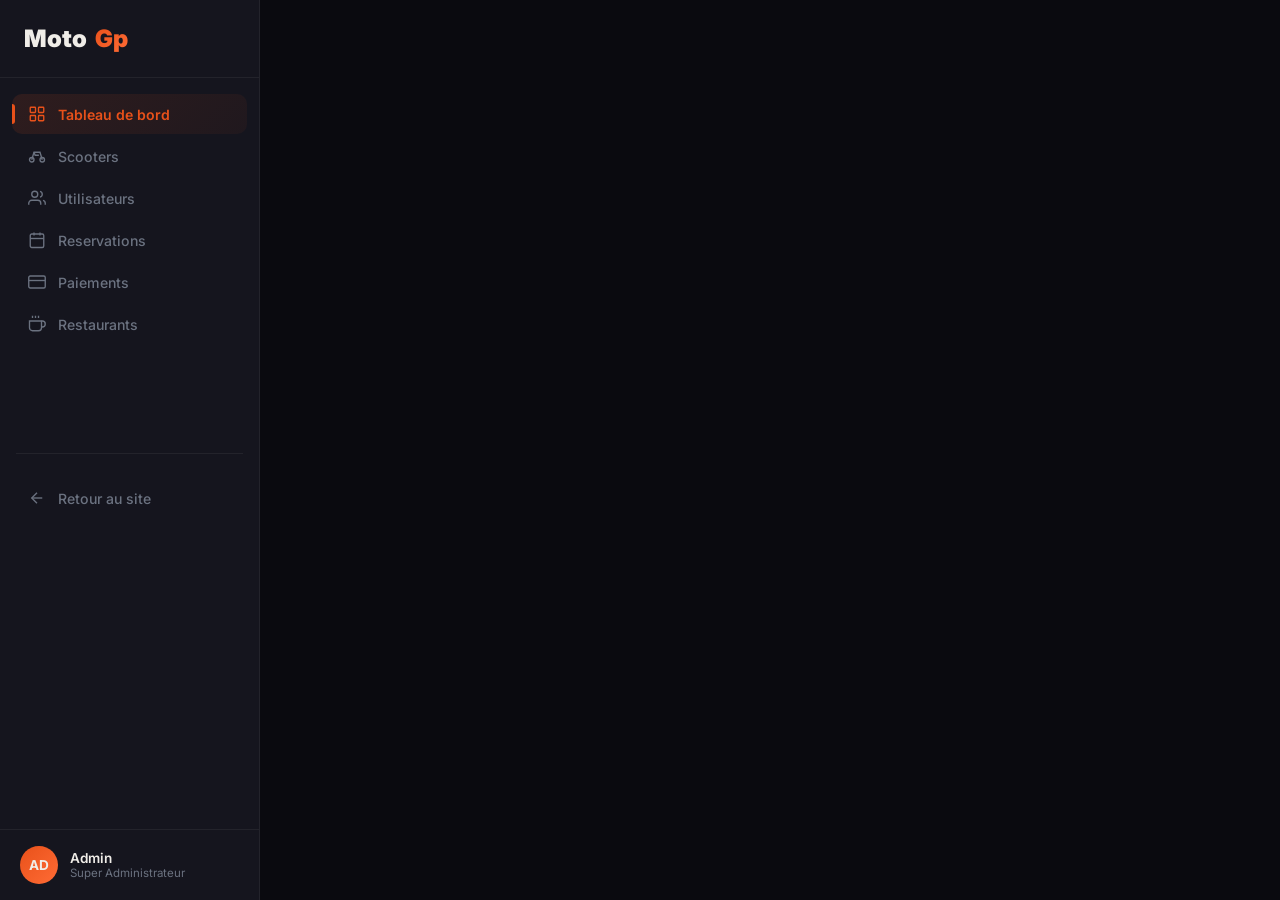
==== commit ff88450b: "Renovate admin dashboard - GSAP animations, charts, interactive tables - Animated stat counters with" ====
--- a/dashboard.html
+++ b/dashboard.html
@@ -1,258 +1,506 @@
 <!DOCTYPE html>
 <html lang="fr">
 <head>
-    <meta charset="UTF-8">
-    <meta name="viewport" content="width=device-width, initial-scale=1.0">
-    <title>MotoGp Nabeul - Admin Dashboard</title>
-    <link href="https://fonts.googleapis.com/css2?family=Inter:wght@300;400;500;600;700&display=swap" rel="stylesheet">
-    <link rel="stylesheet" href="css/style.css">
-    <link rel="stylesheet" href="css/extra.css">
-    <style>
-        *{margin:0;padding:0;box-sizing:border-box}
-        body{font-family:'Inter',sans-serif;background:#0f0f1a;color:#e0e0e0;min-height:100vh}
-        .dashboard-layout{display:grid;grid-template-columns:260px 1fr;min-height:100vh}
-        .sidebar{background:#1a1a2e;border-right:1px solid #2a2a3e;padding:24px 0;position:sticky;top:0;height:100vh;overflow-y:auto}
-        .sidebar-logo{padding:0 24px 32px;border-bottom:1px solid #2a2a3e;margin-bottom:24px}
-        .sidebar-logo a{color:#e63946;font-size:1.6rem;font-weight:700;text-decoration:none;letter-spacing:-0.5px}
-        .sidebar-logo a span{color:#f1faee}
-        .sidebar-nav{list-style:none;padding:0 12px}
-        .sidebar-nav li{margin-bottom:4px}
-        .sidebar-nav a{display:flex;align-items:center;gap:12px;padding:12px 16px;color:#a0a0b0;text-decoration:none;border-radius:8px;font-size:.95rem;font-weight:500;transition:all .2s}
-        .sidebar-nav a:hover{background:#2a2a3e;color:#e0e0e0}
-        .sidebar-nav a.active{background:rgba(230,57,70,.15);color:#e63946}
-        .sidebar-nav a svg{width:20px;height:20px;flex-shrink:0}
-        .sidebar-divider{height:1px;background:#2a2a3e;margin:16px 24px}
-        .main-content{padding:32px 40px;overflow-y:auto}
-        .main-header{display:flex;justify-content:space-between;align-items:center;margin-bottom:32px}
-        .main-header h1{font-size:1.8rem;font-weight:700;color:#f1faee}
-        .user-avatar{width:42px;height:42px;border-radius:50%;background:linear-gradient(135deg,#e63946,#c62828);display:flex;align-items:center;justify-content:center;color:#fff;font-weight:600;font-size:1rem}
-        .section-title{font-size:1.1rem;font-weight:600;color:#f1faee;margin-bottom:16px;display:flex;align-items:center;justify-content:space-between}
-        .stats-grid{display:grid;grid-template-columns:repeat(auto-fit,minmax(200px,1fr));gap:20px;margin-bottom:32px}
-        .stat-card{background:#1a1a2e;border:1px solid #2a2a3e;border-radius:12px;padding:24px;transition:transform .2s,border-color .2s}
-        .stat-card:hover{transform:translateY(-2px);border-color:#e63946}
-        .stat-card .stat-label{font-size:.85rem;color:#a0a0b0;margin-bottom:8px;text-transform:uppercase;letter-spacing:.5px}
-        .stat-card .stat-value{font-size:1.8rem;font-weight:700;color:#f1faee}
-        .stat-card .stat-change{font-size:.8rem;margin-top:8px}
-        .stat-card .stat-change.positive{color:#2ecc71}
-        .stat-card .stat-change.negative{color:#e63946}
-        .table-container{background:#1a1a2e;border:1px solid #2a2a3e;border-radius:12px;overflow:hidden;margin-bottom:32px}
-        .table-container table{width:100%;border-collapse:collapse}
-        .table-container th{background:#16162a;padding:14px 20px;text-align:left;font-size:.8rem;text-transform:uppercase;letter-spacing:.5px;color:#a0a0b0;font-weight:600}
-        .table-container td{padding:14px 20px;border-top:1px solid #2a2a3e;font-size:.92rem}
-        .table-container tr:hover td{background:rgba(230,57,70,.04)}
-        .badge{display:inline-block;padding:4px 12px;border-radius:20px;font-size:.75rem;font-weight:600}
-        .badge-active{background:rgba(46,204,113,.15);color:#2ecc71}
-        .badge-pending{background:rgba(241,196,15,.15);color:#f1c40f}
-        .badge-vip{background:rgba(155,89,182,.15);color:#9b59b6}
-        .badge-premium{background:rgba(230,57,70,.15);color:#e63946}
-        .badge-essentiel{background:rgba(52,152,219,.15);color:#3498db}
-        .badge-paid{background:rgba(46,204,113,.15);color:#2ecc71}
-        .badge-refunded{background:rgba(241,196,15,.15);color:#f1c40f}
-        .badge-failed{background:rgba(230,57,70,.15);color:#e63946}
-        .btn{display:inline-flex;align-items:center;gap:6px;padding:10px 20px;border:none;border-radius:8px;font-family:'Inter',sans-serif;font-size:.9rem;font-weight:500;cursor:pointer;transition:all .2s}
-        .btn-primary{background:#e63946;color:#fff}
-        .btn-primary:hover{background:#c62828}
-        .btn-sm{padding:6px 14px;font-size:.8rem}
-        .btn-outline{background:transparent;border:1px solid #3a3a4e;color:#a0a0b0}
-        .btn-outline:hover{border-color:#e63946;color:#e63946}
-        .hidden{display:none}
-    </style>
+  <meta charset="UTF-8">
+  <meta name="viewport" content="width=device-width, initial-scale=1.0">
+  <title>Admin Dashboard - MotoGp Nabeul</title>
+  <link href="https://fonts.googleapis.com/css2?family=Inter:wght@300;400;500;600;700;800;900&display=swap" rel="stylesheet">
+  <link href="https://fonts.googleapis.com/css2?family=Playfair+Display:wght@400;700;900&display=swap" rel="stylesheet">
+  <script src="https://cdnjs.cloudflare.com/ajax/libs/gsap/3.12.5/gsap.min.js"></script>
+  <style>
+    *{margin:0;padding:0;box-sizing:border-box}
+    :root{--bg:#0A0A0F;--card:#15151E;--card-hover:#1A1A28;--border:rgba(255,255,255,0.06);--primary:#E8511A;--gold:#C9A96E;--text:#F0EDE8;--muted:#6B7280;--green:#10B981;--red:#EF4444;--yellow:#F59E0B;--blue:#3B82F6;--purple:#8B5CF6;--sidebar-w:260px}
+    body{font-family:'Inter',sans-serif;background:var(--bg);color:var(--text);min-height:100vh;overflow:hidden}
+
+    /* SIDEBAR */
+    .sidebar{position:fixed;left:0;top:0;bottom:0;width:var(--sidebar-w);background:var(--card);border-right:1px solid var(--border);display:flex;flex-direction:column;z-index:100;transition:transform .3s}
+    .sidebar-logo{padding:24px;border-bottom:1px solid var(--border)}
+    .sidebar-logo a{display:flex;align-items:center;gap:8px;font-size:1.5rem;font-weight:900;text-decoration:none;color:var(--text)}
+    .sidebar-logo a span{background:linear-gradient(135deg,var(--primary),#FF6B35);-webkit-background-clip:text;-webkit-text-fill-color:transparent}
+    .sidebar-nav{list-style:none;padding:16px 12px;flex:1;overflow-y:auto}
+    .sidebar-nav li{margin-bottom:2px}
+    .sidebar-nav a{display:flex;align-items:center;gap:12px;padding:11px 16px;color:var(--muted);text-decoration:none;border-radius:10px;font-size:.88rem;font-weight:500;transition:all .25s;position:relative}
+    .sidebar-nav a:hover{background:rgba(255,255,255,.04);color:var(--text)}
+    .sidebar-nav a.active{background:linear-gradient(135deg,rgba(232,81,26,.12),rgba(232,81,26,.05));color:var(--primary);font-weight:600}
+    .sidebar-nav a.active::before{content:'';position:absolute;left:0;top:50%;transform:translateY(-50%);width:3px;height:20px;background:var(--primary);border-radius:0 4px 4px 0}
+    .sidebar-nav a svg{width:18px;height:18px;flex-shrink:0;stroke:currentColor;fill:none;stroke-width:1.8}
+    .sidebar-divider{height:1px;background:var(--border);margin:8px 16px}
+    .sidebar-user{padding:16px 20px;border-top:1px solid var(--border);display:flex;align-items:center;gap:12px}
+    .sidebar-user-avatar{width:38px;height:38px;border-radius:50%;background:linear-gradient(135deg,var(--primary),#FF6B35);display:flex;align-items:center;justify-content:center;font-weight:700;font-size:.85rem}
+    .sidebar-user-info{flex:1}
+    .sidebar-user-info .name{font-size:.85rem;font-weight:600}
+    .sidebar-user-info .role{font-size:.72rem;color:var(--muted)}
+
+    /* MAIN */
+    .main{margin-left:var(--sidebar-w);height:100vh;overflow-y:auto;padding:28px 36px;scroll-behavior:smooth}
+    .main::-webkit-scrollbar{width:5px}
+    .main::-webkit-scrollbar-thumb{background:rgba(255,255,255,.08);border-radius:3px}
+
+    /* HEADER */
+    .header{display:flex;justify-content:space-between;align-items:center;margin-bottom:32px}
+    .header-left h1{font-size:1.6rem;font-weight:800;margin-bottom:2px}
+    .header-left p{color:var(--muted);font-size:.85rem}
+    .header-right{display:flex;align-items:center;gap:12px}
+    .header-btn{display:flex;align-items:center;gap:8px;padding:9px 16px;border-radius:10px;border:1px solid var(--border);background:var(--card);color:var(--text);font-size:.82rem;font-weight:500;cursor:pointer;transition:all .25s}
+    .header-btn:hover{border-color:var(--primary);color:var(--primary)}
+    .header-btn svg{width:16px;height:16px}
+    .notif-btn{position:relative}
+    .notif-dot{position:absolute;top:6px;right:6px;width:7px;height:7px;background:var(--red);border-radius:50%;border:2px solid var(--card)}
+
+    /* STATS */
+    .stats-grid{display:grid;grid-template-columns:repeat(4,1fr);gap:16px;margin-bottom:28px}
+    .stat-card{background:var(--card);border:1px solid var(--border);border-radius:14px;padding:22px;position:relative;overflow:hidden;transition:all .3s}
+    .stat-card:hover{border-color:rgba(232,81,26,.3);transform:translateY(-2px)}
+    .stat-card::before{content:'';position:absolute;top:0;right:0;width:80px;height:80px;border-radius:50%;opacity:.06}
+    .stat-card:nth-child(1)::before{background:var(--primary)}
+    .stat-card:nth-child(2)::before{background:var(--blue)}
+    .stat-card:nth-child(3)::before{background:var(--green)}
+    .stat-card:nth-child(4)::before{background:var(--gold)}
+    .stat-icon{width:40px;height:40px;border-radius:10px;display:flex;align-items:center;justify-content:center;margin-bottom:14px}
+    .stat-card:nth-child(1) .stat-icon{background:rgba(232,81,26,.12);color:var(--primary)}
+    .stat-card:nth-child(2) .stat-icon{background:rgba(59,130,246,.12);color:var(--blue)}
+    .stat-card:nth-child(3) .stat-icon{background:rgba(16,185,129,.12);color:var(--green)}
+    .stat-card:nth-child(4) .stat-icon{background:rgba(201,169,110,.12);color:var(--gold)}
+    .stat-icon svg{width:20px;height:20px}
+    .stat-label{font-size:.78rem;color:var(--muted);text-transform:uppercase;letter-spacing:.5px;margin-bottom:6px}
+    .stat-value{font-size:1.7rem;font-weight:800}
+    .stat-change{display:inline-flex;align-items:center;gap:4px;font-size:.75rem;margin-top:8px;padding:3px 8px;border-radius:6px}
+    .stat-change.up{background:rgba(16,185,129,.1);color:var(--green)}
+    .stat-change.down{background:rgba(239,68,68,.1);color:var(--red)}
+
+    /* CHARTS ROW */
+    .charts-row{display:grid;grid-template-columns:2fr 1fr;gap:16px;margin-bottom:28px}
+    .chart-card{background:var(--card);border:1px solid var(--border);border-radius:14px;padding:22px}
+    .chart-card h3{font-size:.95rem;font-weight:700;margin-bottom:18px;display:flex;align-items:center;justify-content:space-between}
+    .chart-card h3 span{font-size:.75rem;color:var(--muted);font-weight:400}
+
+    /* BAR CHART */
+    .bar-chart{display:flex;align-items:flex-end;gap:10px;height:160px;padding-top:10px}
+    .bar-col{flex:1;display:flex;flex-direction:column;align-items:center;gap:6px}
+    .bar{width:100%;border-radius:6px 6px 2px 2px;background:linear-gradient(180deg,var(--primary),rgba(232,81,26,.3));transition:height .8s cubic-bezier(.4,0,.2,1);position:relative;min-height:4px}
+    .bar:hover{filter:brightness(1.2)}
+    .bar-label{font-size:.68rem;color:var(--muted)}
+    .bar-value{font-size:.68rem;font-weight:600;color:var(--text)}
+
+    /* DONUT */
+    .donut-wrap{display:flex;align-items:center;gap:24px}
+    .donut{width:130px;height:130px;border-radius:50%;position:relative;flex-shrink:0}
+    .donut-center{position:absolute;inset:25px;border-radius:50%;background:var(--card);display:flex;flex-direction:column;align-items:center;justify-content:center}
+    .donut-center strong{font-size:1.3rem;font-weight:800}
+    .donut-center span{font-size:.68rem;color:var(--muted)}
+    .donut-legend{display:flex;flex-direction:column;gap:10px;flex:1}
+    .legend-item{display:flex;align-items:center;gap:10px;font-size:.82rem}
+    .legend-dot{width:10px;height:10px;border-radius:3px;flex-shrink:0}
+
+    /* TABLES */
+    .table-section{margin-bottom:28px}
+    .table-header{display:flex;justify-content:space-between;align-items:center;margin-bottom:14px}
+    .table-header h3{font-size:.95rem;font-weight:700}
+    .table-search{display:flex;align-items:center;gap:8px;padding:8px 14px;border-radius:10px;border:1px solid var(--border);background:var(--card)}
+    .table-search input{border:none;background:none;color:var(--text);font-size:.82rem;outline:none;width:160px}
+    .table-search input::placeholder{color:var(--muted)}
+    .table-search svg{width:14px;height:14px;color:var(--muted)}
+    .table-wrap{background:var(--card);border:1px solid var(--border);border-radius:14px;overflow:hidden}
+    .table-wrap table{width:100%;border-collapse:collapse}
+    .table-wrap th{padding:12px 18px;text-align:left;font-size:.72rem;text-transform:uppercase;letter-spacing:.5px;color:var(--muted);font-weight:600;background:rgba(255,255,255,.02);border-bottom:1px solid var(--border)}
+    .table-wrap td{padding:13px 18px;font-size:.85rem;border-bottom:1px solid var(--border);transition:background .2s}
+    .table-wrap tr:last-child td{border-bottom:none}
+    .table-wrap tr:hover td{background:rgba(232,81,26,.03)}
+    .table-wrap .user-cell{display:flex;align-items:center;gap:10px}
+    .table-wrap .user-avatar{width:32px;height:32px;border-radius:8px;display:flex;align-items:center;justify-content:center;font-size:.72rem;font-weight:700;flex-shrink:0}
+    .badge{display:inline-flex;padding:4px 10px;border-radius:6px;font-size:.72rem;font-weight:600}
+    .b-active{background:rgba(16,185,129,.12);color:var(--green)}
+    .b-pending{background:rgba(245,158,11,.12);color:var(--yellow)}
+    .b-rented{background:rgba(59,130,246,.12);color:var(--blue)}
+    .b-unavailable{background:rgba(239,68,68,.12);color:var(--red)}
+    .b-paid{background:rgba(16,185,129,.12);color:var(--green)}
+    .b-refunded{background:rgba(139,92,246,.12);color:var(--purple)}
+    .b-failed{background:rgba(239,68,68,.12);color:var(--red)}
+    .b-premium{background:rgba(232,81,26,.12);color:var(--primary)}
+    .b-vip{background:rgba(201,169,110,.12);color:var(--gold)}
+    .b-essentiel{background:rgba(59,130,246,.12);color:var(--blue)}
+    .table-actions{display:flex;gap:6px}
+    .table-actions button{padding:5px 10px;border-radius:6px;border:1px solid var(--border);background:none;color:var(--muted);font-size:.72rem;cursor:pointer;transition:all .2s}
+    .table-actions button:hover{border-color:var(--primary);color:var(--primary)}
+    .table-actions .del:hover{border-color:var(--red);color:var(--red)}
+
+    /* ACTIVITY FEED */
+    .activity-card{background:var(--card);border:1px solid var(--border);border-radius:14px;padding:22px}
+    .activity-card h3{font-size:.95rem;font-weight:700;margin-bottom:16px}
+    .activity-list{display:flex;flex-direction:column}
+    .activity-item{display:flex;gap:12px;padding:10px 0;border-bottom:1px solid var(--border)}
+    .activity-item:last-child{border-bottom:none}
+    .activity-dot{width:8px;height:8px;border-radius:50%;margin-top:6px;flex-shrink:0}
+    .activity-item:nth-child(1) .activity-dot{background:var(--primary)}
+    .activity-item:nth-child(2) .activity-dot{background:var(--green)}
+    .activity-item:nth-child(3) .activity-dot{background:var(--blue)}
+    .activity-item:nth-child(4) .activity-dot{background:var(--yellow)}
+    .activity-item:nth-child(5) .activity-dot{background:var(--purple)}
+    .activity-text{font-size:.82rem;line-height:1.5}
+    .activity-text strong{color:var(--text)}
+    .activity-time{font-size:.7rem;color:var(--muted);margin-top:2px}
+
+    /* SECTION TRANSITIONS */
+    .dash-section{display:none;opacity:0}
+    .dash-section.active{display:block}
+
+    /* MODAL */
+    .modal-overlay{position:fixed;inset:0;background:rgba(0,0,0,.6);backdrop-filter:blur(6px);z-index:200;display:flex;align-items:center;justify-content:center;opacity:0;pointer-events:none;transition:opacity .3s}
+    .modal-overlay.show{opacity:1;pointer-events:all}
+    .modal-box{background:var(--card);border:1px solid var(--border);border-radius:16px;padding:28px;max-width:480px;width:90%;transform:scale(.95);transition:transform .3s}
+    .modal-overlay.show .modal-box{transform:scale(1)}
+    .modal-box h3{font-size:1.1rem;font-weight:700;margin-bottom:18px}
+    .modal-box .form-group{margin-bottom:14px}
+    .modal-box label{display:block;font-size:.78rem;color:var(--muted);margin-bottom:5px;font-weight:500}
+    .modal-box input,.modal-box select{width:100%;padding:10px 14px;border-radius:8px;border:1px solid var(--border);background:rgba(255,255,255,.04);color:var(--text);font-size:.85rem;font-family:inherit;outline:none;transition:border-color .2s}
+    .modal-box input:focus,.modal-box select:focus{border-color:var(--primary)}
+    .modal-box select option{background:var(--card)}
+    .modal-actions{display:flex;gap:10px;justify-content:flex-end;margin-top:18px}
+    .modal-actions .btn{padding:9px 18px;border-radius:8px;border:none;font-size:.82rem;font-weight:600;cursor:pointer;font-family:inherit;transition:all .2s}
+    .btn-cancel{background:rgba(255,255,255,.06);color:var(--text)}
+    .btn-cancel:hover{background:rgba(255,255,255,.1)}
+    .btn-save{background:var(--primary);color:#fff}
+    .btn-save:hover{filter:brightness(1.1)}
+
+    /* MOBILE */
+    .mobile-toggle{display:none;position:fixed;top:16px;left:16px;z-index:150;width:40px;height:40px;border-radius:10px;border:1px solid var(--border);background:var(--card);color:var(--text);align-items:center;justify-content:center;cursor:pointer}
+    .mobile-toggle svg{width:20px;height:20px}
+    @media(max-width:900px){
+      .mobile-toggle{display:flex}
+      .sidebar{transform:translateX(-100%)}
+      .sidebar.open{transform:translateX(0)}
+      .main{margin-left:0;padding:20px 16px;padding-top:60px}
+      .stats-grid{grid-template-columns:repeat(2,1fr)}
+      .charts-row{grid-template-columns:1fr}
+    }
+    @media(max-width:500px){
+      .stats-grid{grid-template-columns:1fr}
+      .header{flex-direction:column;gap:12px;align-items:flex-start}
+    }
+  </style>
 </head>
 <body>
-    <div class="dashboard-layout">
-        <aside class="sidebar">
-            <div class="sidebar-logo">
-                <a href="index.html">Moto<span>Gp</span></a>
-            </div>
-            <ul class="sidebar-nav">
-                <li><a href="#" class="active" onclick="showSection('stats')"><svg viewBox="0 0 24 24" fill="none" stroke="currentColor" stroke-width="2"><rect x="3" y="3" width="7" height="7" rx="1"/><rect x="14" y="3" width="7" height="7" rx="1"/><rect x="3" y="14" width="7" height="7" rx="1"/><rect x="14" y="14" width="7" height="7" rx="1"/></svg>Stats</a></li>
-                <li><a href="#" onclick="showSection('motorcycles')"><svg viewBox="0 0 24 24" fill="none" stroke="currentColor" stroke-width="2"><circle cx="5" cy="17" r="3"/><circle cx="19" cy="17" r="3"/><path d="M5 17L8 7h8l3 10"/><path d="M8 7l1.5 4h5"/></svg>Motorcycles</a></li>
-                <li><a href="#" onclick="showSection('users')"><svg viewBox="0 0 24 24" fill="none" stroke="currentColor" stroke-width="2"><path d="M17 21v-2a4 4 0 00-4-4H5a4 4 0 00-4 4v2"/><circle cx="9" cy="7" r="4"/><path d="M23 21v-2a4 4 0 00-3-3.87"/><path d="M16 3.13a4 4 0 010 7.75"/></svg>Users</a></li>
-                <li><a href="#" onclick="showSection('reservations')"><svg viewBox="0 0 24 24" fill="none" stroke="currentColor" stroke-width="2"><rect x="3" y="4" width="18" height="18" rx="2"/><line x1="16" y1="2" x2="16" y2="6"/><line x1="8" y1="2" x2="8" y2="6"/><line x1="3" y1="10" x2="21" y2="10"/></svg>Reservations</a></li>
-                <li><a href="#" onclick="showSection('payments')"><svg viewBox="0 0 24 24" fill="none" stroke="currentColor" stroke-width="2"><rect x="1" y="4" width="22" height="16" rx="2"/><line x1="1" y1="10" x2="23" y2="10"/></svg>Payments</a></li>
-                <li><a href="#" onclick="showSection('restaurants')"><svg viewBox="0 0 24 24" fill="none" stroke="currentColor" stroke-width="2"><path d="M18 8h1a4 4 0 010 8h-1"/><path d="M2 8h16v9a4 4 0 01-4 4H6a4 4 0 01-4-4V8z"/><line x1="6" y1="1" x2="6" y2="4"/><line x1="10" y1="1" x2="10" y2="4"/><line x1="14" y1="1" x2="14" y2="4"/></svg>Restaurants</a></li>
-            </ul>
-            <div class="sidebar-divider"></div>
-            <ul class="sidebar-nav">
-                <li><a href="index.html"><svg viewBox="0 0 24 24" fill="none" stroke="currentColor" stroke-width="2"><path d="M19 12H5"/><polyline points="12 19 5 12 12 5"/></svg>Back to Site</a></li>
-            </ul>
-        </aside>
-
-        <main class="main-content">
-            <div class="main-header">
-                <h1>Admin Dashboard</h1>
-                <div class="user-avatar">AD</div>
-            </div>
-
-            <!-- STATS SECTION -->
-            <section id="dash-stats">
-                <div class="stats-grid">
-                    <div class="stat-card">
-                        <div class="stat-label">Total Motorcycles</div>
-                        <div class="stat-value">24</div>
-                        <div class="stat-change positive">+3 this month</div>
-                    </div>
-                    <div class="stat-card">
-                        <div class="stat-label">Active Users</div>
-                        <div class="stat-value">156</div>
-                        <div class="stat-change positive">+12 this week</div>
-                    </div>
-                    <div class="stat-card">
-                        <div class="stat-label">Reservations</div>
-                        <div class="stat-value">89</div>
-                        <div class="stat-change positive">+8 today</div>
-                    </div>
-                    <div class="stat-card">
-                        <div class="stat-label">Revenue</div>
-                        <div class="stat-value">45,230 DT</div>
-                        <div class="stat-change positive">+15.3%</div>
-                    </div>
-                </div>
-            </section>
-
-            <!-- MOTORCYCLES SECTION -->
-            <section id="section-motorcycles" class="hidden">
-                <div class="section-title">
-                    <span>Motorcycles</span>
-                    <button class="btn btn-primary" onclick="showAddMotoModal()">+ Add Motorcycle</button>
-                </div>
-                <div class="table-container">
-                    <table>
-                        <thead>
-                            <tr><th>ID</th><th>Model</th><th>Brand</th><th>Category</th><th>Price/Day</th><th>Status</th><th>Actions</th></tr>
-                        </thead>
-                        <tbody id="motos-table-body">
-                            <tr><td>#001</td><td>MT-07</td><td>Yamaha</td><td>Naked</td><td>80 DT</td><td><span class="badge badge-active">Available</span></td><td><button class="btn btn-sm btn-outline" onclick="editMoto(1)">Edit</button></td></tr>
-                            <tr><td>#002</td><td>CBR 650R</td><td>Honda</td><td>Sport</td><td>95 DT</td><td><span class="badge badge-active">Available</span></td><td><button class="btn btn-sm btn-outline" onclick="editMoto(2)">Edit</button></td></tr>
-                            <tr><td>#003</td><td>Ninja 400</td><td>Kawasaki</td><td>Sport</td><td>70 DT</td><td><span class="badge badge-pending">Rented</span></td><td><button class="btn btn-sm btn-outline" onclick="editMoto(3)">Edit</button></td></tr>
-                            <tr><td>#004</td><td>R 1250 GS</td><td>BMW</td><td>Adventure</td><td>130 DT</td><td><span class="badge badge-active">Available</span></td><td><button class="btn btn-sm btn-outline" onclick="editMoto(4)">Edit</button></td></tr>
-                            <tr><td>#005</td><td>GTS 300</td><td>Vespa</td><td>Scooter</td><td>45 DT</td><td><span class="badge badge-active">Available</span></td><td><button class="btn btn-sm btn-outline" onclick="editMoto(5)">Edit</button></td></tr>
-                            <tr><td>#006</td><td>Monster 821</td><td>Ducati</td><td>Naked</td><td>110 DT</td><td><span class="badge badge-failed">Unavailable</span></td><td><button class="btn btn-sm btn-outline" onclick="editMoto(6)">Edit</button></td></tr>
-                        </tbody>
-                    </table>
-                </div>
-            </section>
-
-            <!-- USERS SECTION -->
-            <section id="section-users" class="hidden">
-                <div class="section-title"><span>Users</span></div>
-                <div class="table-container">
-                    <table>
-                        <thead>
-                            <tr><th>ID</th><th>Name</th><th>Email</th><th>Plan</th><th>Status</th><th>Joined</th></tr>
-                        </thead>
-                        <tbody>
-                            <tr><td>#U001</td><td>Ahmed Ben Ali</td><td>ahmed@example.com</td><td><span class="badge badge-premium">Premium</span></td><td><span class="badge badge-active">Active</span></td><td>2025-01-15</td></tr>
-                            <tr><td>#U002</td><td>Fatma Trabelsi</td><td>fatma@example.com</td><td><span class="badge badge-essentiel">Essentiel</span></td><td><span class="badge badge-active">Active</span></td><td>2025-03-22</td></tr>
-                            <tr><td>#U003</td><td>Mohamed Sahli</td><td>mohamed@example.com</td><td><span class="badge badge-vip">VIP</span></td><td><span class="badge badge-active">Active</span></td><td>2024-11-08</td></tr>
-                            <tr><td>#U004</td><td>Amira Bouazizi</td><td>amira@example.com</td><td><span class="badge badge-premium">Premium</span></td><td><span class="badge badge-pending">Pending</span></td><td>2025-06-30</td></tr>
-                        </tbody>
-                    </table>
-                </div>
-            </section>
-
-            <!-- RESERVATIONS SECTION -->
-            <section id="section-reservations" class="hidden">
-                <div class="section-title"><span>Reservations</span></div>
-                <div class="table-container">
-                    <table>
-                        <thead>
-                            <tr><th>ID</th><th>Client</th><th>Motorcycle</th><th>Date</th><th>Duration</th><th>Total</th><th>Status</th></tr>
-                        </thead>
-                        <tbody>
-                            <tr><td>#R001</td><td>Ahmed Ben Ali</td><td>Honda Vision 110</td><td>2026-01-10</td><td>3 days</td><td>105 DT</td><td><span class="badge badge-active">Confirmed</span></td></tr>
-                            <tr><td>#R002</td><td>Fatma Trabelsi</td><td>Yamaha NMAX 125</td><td>2026-01-12</td><td>5 days</td><td>225 DT</td><td><span class="badge badge-pending">Pending</span></td></tr>
-                            <tr><td>#R003</td><td>Mohamed Sahli</td><td>SYM Maxsym 400</td><td>2026-01-15</td><td>7 days</td><td>420 DT</td><td><span class="badge badge-active">Confirmed</span></td></tr>
-                        </tbody>
-                    </table>
-                </div>
-            </section>
-
-            <!-- PAYMENTS SECTION -->
-            <section id="section-payments" class="hidden">
-                <div class="stats-grid">
-                    <div class="stat-card">
-                        <div class="stat-label">Total Revenue</div>
-                        <div class="stat-value">127,850 DT</div>
-                        <div class="stat-change positive">+18.2%</div>
-                    </div>
-                    <div class="stat-card">
-                        <div class="stat-label">Pending Payments</div>
-                        <div class="stat-value">3,200 DT</div>
-                        <div class="stat-change negative">5 pending</div>
-                    </div>
-                    <div class="stat-card">
-                        <div class="stat-label">Refunds</div>
-                        <div class="stat-value">1,450 DT</div>
-                        <div class="stat-change negative">-2.1%</div>
-                    </div>
-                </div>
-                <div class="section-title"><span>Payment History</span></div>
-                <div class="table-container">
-                    <table>
-                        <thead>
-                            <tr><th>ID</th><th>Client</th><th>Type</th><th>Amount</th><th>Date</th><th>Status</th></tr>
-                        </thead>
-                        <tbody>
-                            <tr><td>#P001</td><td>Ahmed Ben Ali</td><td>Subscription</td><td>59 DT</td><td>2026-01-01</td><td><span class="badge badge-paid">Paid</span></td></tr>
-                            <tr><td>#P002</td><td>Fatma Trabelsi</td><td>Rental</td><td>475 DT</td><td>2026-01-12</td><td><span class="badge badge-paid">Paid</span></td></tr>
-                            <tr><td>#P003</td><td>Mohamed Sahli</td><td>Subscription</td><td>99 DT</td><td>2026-01-05</td><td><span class="badge badge-refunded">Refunded</span></td></tr>
-                            <tr><td>#P004</td><td>Amira Bouazizi</td><td>Rental</td><td>350 DT</td><td>2026-01-18</td><td><span class="badge badge-failed">Failed</span></td></tr>
-                        </tbody>
-                    </table>
-                </div>
-            </section>
-
-            <!-- RESTAURANTS SECTION -->
-            <section id="section-restaurants" class="hidden">
-                <div class="section-title"><span>Restaurants</span></div>
-                <div class="table-container">
-                    <table>
-                        <thead>
-                            <tr><th>ID</th><th>Name</th><th>Category</th><th>Rating</th><th>Price</th><th>Phone</th><th>Description</th></tr>
-                        </thead>
-                        <tbody>
-                            <tr><td>#1</td><td>Le Pirate Restaurant</td><td>Restaurant</td><td>4.6</td><td></td><td>+216 72 280 123</td><td>Cuisine tunisienne et mediterraneenne, vue mer</td></tr>
-                            <tr><td>#2</td><td>Cafe des Nattes</td><td>Cafe</td><td>4.3</td><td>$</td><td>+216 72 280 456</td><td>Cafe traditionnel, atmosphere authentique</td></tr>
-                            <tr><td>#3</td><td>Restaurant La Plage</td><td>Restaurant</td><td>4.7</td><td>$</td><td>+216 72 280 789</td><td>Fruits de mer frais, plage privee</td></tr>
-                            <tr><td>#4</td><td>Chez Ali</td><td>Restaurant</td><td>4.4</td><td></td><td>+216 72 280 321</td><td>Cuisine traditionnelle, couscous et grillades</td></tr>
-                            <tr><td>#5</td><td>Sunset Cafe</td><td>Cafe</td><td>4.5</td><td>$</td><td>+216 72 280 654</td><td>Cafe face a la mer, couchers de soleil</td></tr>
-                            <tr><td>#6</td><td>Pizzeria Napoli</td><td>Restaurant</td><td>4.2</td><td></td><td>+216 72 280 987</td><td>Pizza authentique au four a bois</td></tr>
-                            <tr><td>#7</td><td>Le Cap Nabeul</td><td>Restaurant</td><td>4.8</td><td>$</td><td>+216 72 280 147</td><td>Restaurant gastronomique, vue panoramique</td></tr>
-                            <tr><td>#8</td><td>Marche de Nabeul</td><td>Point d'interet</td><td>4.6</td><td></td><td></td><td>Grand marche, artisat et epices</td></tr>
-                        </tbody>
-                    </table>
-                </div>
-            </section>
-
-        </main>
-    </div>
-
-    <script>
-        function showSection(name) {
-            var sections = ['stats', 'motorcycles', 'users', 'reservations', 'payments', 'restaurants'];
-            sections.forEach(function(s) {
-                var el = document.getElementById(s === 'stats' ? 'dash-stats' : 'section-' + s);
-                if (el) el.classList.add('hidden');
-            });
-            var target = document.getElementById(name === 'stats' ? 'dash-stats' : 'section-' + name);
-            if (target) target.classList.remove('hidden');
-
-            var links = document.querySelectorAll('.sidebar-nav a');
-            links.forEach(function(link) { link.classList.remove('active'); });
-            event.currentTarget.classList.add('active');
-        }
-
-        function showAddMotoModal() {
-            alert('Add Motorcycle modal would open here.');
-        }
-
-        function editMoto(id) {
-            alert('Edit motorcycle #' + id + ' modal would open here.');
-        }
-    </script>
-
-    <script src="js/data.js"></script>
-    <script src="js/app.js"></script>
+
+<button class="mobile-toggle" onclick="document.querySelector('.sidebar').classList.toggle('open')">
+  <svg viewBox="0 0 24 24" fill="none" stroke="currentColor" stroke-width="2"><line x1="3" y1="6" x2="21" y2="6"/><line x1="3" y1="12" x2="21" y2="12"/><line x1="3" y1="18" x2="21" y2="18"/></svg>
+</button>
+
+<aside class="sidebar">
+  <div class="sidebar-logo"><a href="index.html">Moto<span>Gp</span></a></div>
+  <ul class="sidebar-nav" id="sidebar-nav">
+    <li><a href="#" class="active" data-section="stats" onclick="showDashSection('stats',this)"><svg viewBox="0 0 24 24"><rect x="3" y="3" width="7" height="7" rx="1"/><rect x="14" y="3" width="7" height="7" rx="1"/><rect x="3" y="14" width="7" height="7" rx="1"/><rect x="14" y="14" width="7" height="7" rx="1"/></svg>Tableau de bord</a></li>
+    <li><a href="#" data-section="motorcycles" onclick="showDashSection('motorcycles',this)"><svg viewBox="0 0 24 24"><circle cx="5" cy="17" r="3"/><circle cx="19" cy="17" r="3"/><path d="M5 17L8 7h8l3 10"/><path d="M8 7l1.5 4h5"/></svg>Scooters</a></li>
+    <li><a href="#" data-section="users" onclick="showDashSection('users',this)"><svg viewBox="0 0 24 24"><path d="M17 21v-2a4 4 0 00-4-4H5a4 4 0 00-4 4v2"/><circle cx="9" cy="7" r="4"/><path d="M23 21v-2a4 4 0 00-3-3.87"/><path d="M16 3.13a4 4 0 010 7.75"/></svg>Utilisateurs</a></li>
+    <li><a href="#" data-section="reservations" onclick="showDashSection('reservations',this)"><svg viewBox="0 0 24 24"><rect x="3" y="4" width="18" height="18" rx="2"/><line x1="16" y1="2" x2="16" y2="6"/><line x1="8" y1="2" x2="8" y2="6"/><line x1="3" y1="10" x2="21" y2="10"/></svg>Reservations</a></li>
+    <li><a href="#" data-section="payments" onclick="showDashSection('payments',this)"><svg viewBox="0 0 24 24"><rect x="1" y="4" width="22" height="16" rx="2"/><line x1="1" y1="10" x2="23" y2="10"/></svg>Paiements</a></li>
+    <li><a href="#" data-section="restaurants" onclick="showDashSection('restaurants',this)"><svg viewBox="0 0 24 24"><path d="M18 8h1a4 4 0 010 8h-1"/><path d="M2 8h16v9a4 4 0 01-4 4H6a4 4 0 01-4-4V8z"/><line x1="6" y1="1" x2="6" y2="4"/><line x1="10" y1="1" x2="10" y2="4"/><line x1="14" y1="1" x2="14" y2="4"/></svg>Restaurants</a></li>
+  </ul>
+  <div class="sidebar-divider"></div>
+  <ul class="sidebar-nav">
+    <li><a href="index.html"><svg viewBox="0 0 24 24"><path d="M19 12H5"/><polyline points="12 19 5 12 12 5"/></svg>Retour au site</a></li>
+  </ul>
+  <div class="sidebar-user">
+    <div class="sidebar-user-avatar">AD</div>
+    <div class="sidebar-user-info"><div class="name">Admin</div><div class="role">Super Administrateur</div></div>
+  </div>
+</aside>
+
+<main class="main" id="main-scroll">
+
+  <!-- ===== STATS ===== -->
+  <div class="dash-section active" id="sec-stats">
+    <div class="header">
+      <div class="header-left">
+        <h1>Tableau de bord</h1>
+        <p id="dash-date"></p>
+      </div>
+      <div class="header-right">
+        <button class="header-btn" onclick="window.print()"><svg viewBox="0 0 24 24" fill="none" stroke="currentColor" stroke-width="2"><path d="M21 15v4a2 2 0 01-2 2H5a2 2 0 01-2-2v-4"/><polyline points="7 10 12 15 17 10"/><line x1="12" y1="15" x2="12" y2="3"/></svg>Exporter</button>
+        <button class="header-btn notif-btn"><svg viewBox="0 0 24 24" fill="none" stroke="currentColor" stroke-width="2"><path d="M18 8A6 6 0 006 8c0 7-3 9-3 9h18s-3-2-3-9"/><path d="M13.73 21a2 2 0 01-3.46 0"/></svg><span class="notif-dot"></span></button>
+      </div>
+    </div>
+
+    <div class="stats-grid">
+      <div class="stat-card">
+        <div class="stat-icon"><svg viewBox="0 0 24 24" fill="none" stroke="currentColor" stroke-width="2"><circle cx="5" cy="17" r="3"/><circle cx="19" cy="17" r="3"/><path d="M5 17L8 7h8l3 10"/></svg></div>
+        <div class="stat-label">Scooters</div>
+        <div class="stat-value" data-count="24">0</div>
+        <div class="stat-change up">+3 ce mois</div>
+      </div>
+      <div class="stat-card">
+        <div class="stat-icon"><svg viewBox="0 0 24 24" fill="none" stroke="currentColor" stroke-width="2"><path d="M17 21v-2a4 4 0 00-4-4H5a4 4 0 00-4 4v2"/><circle cx="9" cy="7" r="4"/></svg></div>
+        <div class="stat-label">Utilisateurs</div>
+        <div class="stat-value" data-count="156">0</div>
+        <div class="stat-change up">+12 cette semaine</div>
+      </div>
+      <div class="stat-card">
+        <div class="stat-icon"><svg viewBox="0 0 24 24" fill="none" stroke="currentColor" stroke-width="2"><rect x="3" y="4" width="18" height="18" rx="2"/><line x1="16" y1="2" x2="16" y2="6"/><line x1="8" y1="2" x2="8" y2="6"/></svg></div>
+        <div class="stat-label">Reservations</div>
+        <div class="stat-value" data-count="89">0</div>
+        <div class="stat-change up">+8 aujourd'hui</div>
+      </div>
+      <div class="stat-card">
+        <div class="stat-icon"><svg viewBox="0 0 24 24" fill="none" stroke="currentColor" stroke-width="2"><line x1="12" y1="1" x2="12" y2="23"/><path d="M17 5H9.5a3.5 3.5 0 000 7h5a3.5 3.5 0 010 7H6"/></svg></div>
+        <div class="stat-label">Revenu</div>
+        <div class="stat-value" data-count="45230" data-suffix=" DT">0</div>
+        <div class="stat-change up">+15.3%</div>
+      </div>
+    </div>
+
+    <div class="charts-row">
+      <div class="chart-card">
+        <h3>Revenu mensuel <span>6 derniers mois</span></h3>
+        <div class="bar-chart" id="bar-chart"></div>
+      </div>
+      <div class="chart-card">
+        <h3>Repartition <span>Par categorie</span></h3>
+        <div class="donut-wrap">
+          <div class="donut" id="donut-chart">
+            <div class="donut-center"><strong>24</strong><span>Scooters</span></div>
+          </div>
+          <div class="donut-legend" id="donut-legend"></div>
+        </div>
+      </div>
+    </div>
+
+    <div class="charts-row" style="grid-template-columns:1fr 1fr">
+      <div class="activity-card">
+        <h3>Activite recente</h3>
+        <div class="activity-list">
+          <div class="activity-item"><div class="activity-dot"></div><div><div class="activity-text"><strong>Ahmed Ben Ali</strong> a reserve un <strong>Honda Vision 110</strong></div><div class="activity-time">Il y a 12 min</div></div></div>
+          <div class="activity-item"><div class="activity-dot"></div><div><div class="activity-text"><strong>Fatma Trabelsi</strong> a cree un compte <strong>Premium</strong></div><div class="activity-time">Il y a 45 min</div></div></div>
+          <div class="activity-item"><div class="activity-dot"></div><div><div class="activity-text"><strong>Mohamed Sahli</strong> a paye <strong>420 DT</strong></div><div class="activity-time">Il y a 1h</div></div></div>
+          <div class="activity-item"><div class="activity-dot"></div><div><div class="activity-text"><strong>Amira Bouazizi</strong> a annule sa reservation</div><div class="activity-time">Il y a 2h</div></div></div>
+          <div class="activity-item"><div class="activity-dot"></div><div><div class="activity-text">Nouveau restaurant ajoute : <strong>Le Cap Nabeul</strong></div><div class="activity-time">Il y a 3h</div></div></div>
+        </div>
+      </div>
+      <div class="activity-card">
+        <h3>Top scooters</h3>
+        <div class="activity-list">
+          <div class="activity-item"><div class="activity-dot" style="background:var(--gold)"></div><div><div class="activity-text"><strong>Honda Vision 110</strong> - 42 reservations</div><div class="activity-time">Taux d'occupation: 89%</div></div></div>
+          <div class="activity-item"><div class="activity-dot" style="background:var(--primary)"></div><div><div class="activity-text"><strong>Yamaha NMAX 125</strong> - 38 reservations</div><div class="activity-time">Taux d'occupation: 82%</div></div></div>
+          <div class="activity-item"><div class="activity-dot" style="background:var(--blue)"></div><div><div class="activity-text"><strong>Piaggio Zip 100</strong> - 31 reservations</div><div class="activity-time">Taux d'occupation: 74%</div></div></div>
+          <div class="activity-item"><div class="activity-dot" style="background:var(--green)"></div><div><div class="activity-text"><strong>SYM Maxsym 400</strong> - 28 reservations</div><div class="activity-time">Taux d'occupation: 68%</div></div></div>
+          <div class="activity-item"><div class="activity-dot" style="background:var(--purple)"></div><div><div class="activity-text"><strong>Kymco Like 125</strong> - 22 reservations</div><div class="activity-time">Taux d'occupation: 55%</div></div></div>
+        </div>
+      </div>
+    </div>
+  </div>
+
+  <!-- ===== MOTORCYCLES ===== -->
+  <div class="dash-section" id="sec-motorcycles">
+    <div class="header">
+      <div class="header-left"><h1>Scooters</h1><p>Gerez votre flotte</p></div>
+      <div class="header-right"><button class="header-btn" onclick="openMotoModal()"><svg viewBox="0 0 24 24" fill="none" stroke="currentColor" stroke-width="2"><line x1="12" y1="5" x2="12" y2="19"/><line x1="5" y1="12" x2="19" y2="12"/></svg>Ajouter</button></div>
+    </div>
+    <div class="table-wrap">
+      <table><thead><tr><th>ID</th><th>Scooter</th><th>Categorie</th><th>Prix/Jour</th><th>Statut</th><th>Actions</th></tr></thead>
+      <tbody id="motos-tbody"></tbody></table>
+    </div>
+  </div>
+
+  <!-- ===== USERS ===== -->
+  <div class="dash-section" id="sec-users">
+    <div class="header">
+      <div class="header-left"><h1>Utilisateurs</h1><p>Tous les comptes inscrits</p></div>
+      <div class="header-right"><div class="table-search"><svg viewBox="0 0 24 24" fill="none" stroke="currentColor" stroke-width="2"><circle cx="11" cy="11" r="8"/><line x1="21" y1="21" x2="16.65" y2="16.65"/></svg><input placeholder="Rechercher..." id="search-users" oninput="filterUsers()"/></div></div>
+    </div>
+    <div class="table-wrap">
+      <table><thead><tr><th>Utilisateur</th><th>Email</th><th>Telephone</th><th>Formule</th><th>Statut</th><th>Inscription</th></tr></thead>
+      <tbody id="users-tbody"></tbody></table>
+    </div>
+  </div>
+
+  <!-- ===== RESERVATIONS ===== -->
+  <div class="dash-section" id="sec-reservations">
+    <div class="header">
+      <div class="header-left"><h1>Reservations</h1><p>Suivi des locations</p></div>
+    </div>
+    <div class="table-wrap">
+      <table><thead><tr><th>ID</th><th>Client</th><th>Scooter</th><th>Date</th><th>Duree</th><th>Total</th><th>Statut</th></tr></thead>
+      <tbody>
+        <tr><td>#R001</td><td>Ahmed Ben Ali</td><td>Honda Vision 110</td><td>2026-09-18</td><td>3 jours</td><td>105 DT</td><td><span class="badge b-active">Confirme</span></td></tr>
+        <tr><td>#R002</td><td>Fatma Trabelsi</td><td>Yamaha NMAX 125</td><td>2026-09-19</td><td>5 jours</td><td>225 DT</td><td><span class="badge b-pending">En attente</span></td></tr>
+        <tr><td>#R003</td><td>Mohamed Sahli</td><td>SYM Maxsym 400</td><td>2026-09-20</td><td>7 jours</td><td>420 DT</td><td><span class="badge b-active">Confirme</span></td></tr>
+        <tr><td>#R004</td><td>Amira Bouazizi</td><td>Piaggio Zip 100</td><td>2026-09-20</td><td>2 jours</td><td>56 DT</td><td><span class="badge b-pending">En attente</span></td></tr>
+        <tr><td>#R005</td><td>Youssef Meziane</td><td>Honda Vision 110</td><td>2026-09-17</td><td>1 jour</td><td>35 DT</td><td><span class="badge b-active">Confirme</span></td></tr>
+      </tbody></table>
+    </div>
+  </div>
+
+  <!-- ===== PAYMENTS ===== -->
+  <div class="dash-section" id="sec-payments">
+    <div class="header">
+      <div class="header-left"><h1>Paiements</h1><p>Historique financier</p></div>
+    </div>
+    <div class="stats-grid" style="grid-template-columns:repeat(3,1fr);margin-bottom:24px">
+      <div class="stat-card"><div class="stat-label">Revenu total</div><div class="stat-value" style="color:var(--green)">127,850 DT</div><div class="stat-change up">+18.2%</div></div>
+      <div class="stat-card"><div class="stat-label">En attente</div><div class="stat-value" style="color:var(--yellow)">3,200 DT</div><div class="stat-change down">5 en attente</div></div>
+      <div class="stat-card"><div class="stat-label">Remboursements</div><div class="stat-value" style="color:var(--red)">1,450 DT</div><div class="stat-change down">-2.1%</div></div>
+    </div>
+    <div class="table-wrap">
+      <table><thead><tr><th>ID</th><th>Client</th><th>Type</th><th>Montant</th><th>Date</th><th>Statut</th></tr></thead>
+      <tbody>
+        <tr><td>#P001</td><td>Ahmed Ben Ali</td><td>Abonnement</td><td>59 DT</td><td>2026-09-01</td><td><span class="badge b-paid">Paye</span></td></tr>
+        <tr><td>#P002</td><td>Fatma Trabelsi</td><td>Location</td><td>475 DT</td><td>2026-09-12</td><td><span class="badge b-paid">Paye</span></td></tr>
+        <tr><td>#P003</td><td>Mohamed Sahli</td><td>Abonnement</td><td>99 DT</td><td>2026-09-05</td><td><span class="badge b-refunded">Rembourse</span></td></tr>
+        <tr><td>#P004</td><td>Amira Bouazizi</td><td>Location</td><td>350 DT</td><td>2026-09-18</td><td><span class="badge b-failed">Echoue</span></td></tr>
+        <tr><td>#P005</td><td>Youssef Meziane</td><td>Abonnement</td><td>29 DT</td><td>2026-09-10</td><td><span class="badge b-paid">Paye</span></td></tr>
+      </tbody></table>
+    </div>
+  </div>
+
+  <!-- ===== RESTAURANTS ===== -->
+  <div class="dash-section" id="sec-restaurants">
+    <div class="header">
+      <div class="header-left"><h1>Restaurants</h1><p>Lieux partenaires a Nabeul</p></div>
+    </div>
+    <div class="table-wrap">
+      <table><thead><tr><th>#</th><th>Nom</th><th>Categorie</th><th>Note</th><th>Telephone</th><th>Description</th></tr></thead>
+      <tbody>
+        <tr><td>1</td><td>Le Pirate Restaurant</td><td><span class="badge b-premium">Restaurant</span></td><td>4.6</td><td>+216 72 280 123</td><td>Cuisine tunisienne, vue mer</td></tr>
+        <tr><td>2</td><td>Cafe des Nattes</td><td><span class="badge b-vip">Cafe</span></td><td>4.3</td><td>+216 72 280 456</td><td>Cafe traditionnel, atmosphere authentique</td></tr>
+        <tr><td>3</td><td>Restaurant La Plage</td><td><span class="badge b-premium">Restaurant</span></td><td>4.7</td><td>+216 72 280 789</td><td>Fruits de mer frais, plage privee</td></tr>
+        <tr><td>4</td><td>Chez Ali</td><td><span class="badge b-premium">Restaurant</span></td><td>4.4</td><td>+216 72 280 321</td><td>Couscous et grillades traditionnels</td></tr>
+        <tr><td>5</td><td>Sunset Cafe</td><td><span class="badge b-vip">Cafe</span></td><td>4.5</td><td>+216 72 280 654</td><td>Cafe face a la mer, couchers de soleil</td></tr>
+        <tr><td>6</td><td>Pizzeria Napoli</td><td><span class="badge b-essentiel">Fast Food</span></td><td>4.2</td><td>+216 72 280 987</td><td>Pizza authentique au four a bois</td></tr>
+        <tr><td>7</td><td>Le Cap Nabeul</td><td><span class="badge b-premium">Restaurant</span></td><td>4.8</td><td>+216 72 280 147</td><td>Gastronomique, vue panoramique</td></tr>
+        <tr><td>8</td><td>Marche de Nabeul</td><td><span class="badge b-pending">Point d'interet</span></td><td>4.6</td><td>-</td><td>Grand marche, artisat et epices</td></tr>
+      </tbody></table>
+    </div>
+  </div>
+
+</main>
+
+<!-- MODAL -->
+<div class="modal-overlay" id="modal" onclick="if(event.target===this)closeModal()">
+  <div class="modal-box">
+    <h3 id="modal-title">Ajouter un scooter</h3>
+    <form id="modal-form">
+      <div class="form-group"><label>Nom</label><input id="m-name" required/></div>
+      <div class="form-group"><label>Marque</label><input id="m-brand" required/></div>
+      <div style="display:grid;grid-template-columns:1fr 1fr;gap:12px">
+        <div class="form-group"><label>Categorie</label><select id="m-cat"><option>delivery</option><option>sport</option><option>naked</option></select></div>
+        <div class="form-group"><label>Prix/Jour (DT)</label><input type="number" id="m-price" required/></div>
+      </div>
+      <div class="modal-actions"><button type="button" class="btn btn-cancel" onclick="closeModal()">Annuler</button><button type="submit" class="btn btn-save">Enregistrer</button></div>
+    </form>
+  </div>
+</div>
+
+<script src="js/data.js"></script>
+<script>
+var DB={motos:JSON.parse(JSON.stringify(MOTOS)),nextId:100};
+
+function showDashSection(name,link){
+  document.querySelectorAll('.dash-section').forEach(function(s){s.classList.remove('active')});
+  var sec=document.getElementById('sec-'+name);if(sec){sec.classList.add('active');animateSection(sec)}
+  document.querySelectorAll('#sidebar-nav a').forEach(function(a){a.classList.remove('active')});
+  if(link)link.classList.add('active');
+  document.querySelector('.sidebar').classList.remove('open');
+}
+
+function animateSection(sec){
+  if(typeof gsap==='undefined')return;
+  var children=sec.querySelectorAll('.stat-card,.chart-card,.activity-card,.table-wrap,.stats-grid');
+  gsap.from(children,{y:20,opacity:0,duration:.5,stagger:.08,ease:'power2.out'});
+}
+
+function animateCounters(){
+  document.querySelectorAll('[data-count]').forEach(function(el){
+    var target=parseInt(el.dataset.count);
+    var suffix=el.dataset.suffix||'';
+    var obj={val:0};
+    gsap.to(obj,{val:target,duration:1.5,ease:'power2.out',onUpdate:function(){
+      el.textContent=target>=1000?Math.round(obj.val).toLocaleString()+suffix:Math.round(obj.val)+suffix;
+    }});
+  });
+}
+
+function renderBarChart(){
+  var data=[{l:'Avr',v:28000},{l:'Mai',v:32000},{l:'Jun',v:35000},{l:'Jul',v:42000},{l:'Aou',v:38000},{l:'Sep',v:45230}];
+  var max=Math.max.apply(null,data.map(function(d){return d.v}));
+  var c=document.getElementById('bar-chart');if(!c)return;c.innerHTML='';
+  data.forEach(function(d,i){
+    var pct=(d.v/max)*100;
+    var col=document.createElement('div');col.className='bar-col';
+    col.innerHTML='<div class="bar-value">'+(d.v/1000).toFixed(0)+'k</div><div class="bar" style="height:0%" data-h="'+pct+'"></div><div class="bar-label">'+d.l+'</div>';
+    c.appendChild(col);
+  });
+  setTimeout(function(){c.querySelectorAll('.bar').forEach(function(b){b.style.height=b.dataset.h+'%'})},100);
+}
+
+function renderDonut(){
+  var data=[{l:'Delivery',v:12,c:'#E8511A'},{l:'Scooter',v:6,c:'#C9A96E'},{l:'Naked',v:4,c:'#3B82F6'},{l:'Sport',v:2,c:'#8B5CF6'}];
+  var total=data.reduce(function(a,b){return a+b.v},0);
+  var donut=document.getElementById('donut-chart');
+  var legend=document.getElementById('donut-legend');
+  if(!donut||!legend)return;
+  var angle=0;var grad='conic-gradient(';
+  data.forEach(function(d,i){
+    var pct=(d.v/total)*360;
+    grad+=d.c+' '+angle+'deg '+(angle+pct)+'deg';
+    if(i<data.length-1)grad+=',';
+    angle+=pct;
+    legend.innerHTML+='<div class="legend-item"><div class="legend-dot" style="background:'+d.c+'"></div><span>'+d.l+' ('+d.v+')</span></div>';
+  });
+  grad+=')';
+  donut.style.background=grad;
+}
+
+function renderMotosTable(){
+  var tbody=document.getElementById('motos-tbody');if(!tbody)return;
+  tbody.innerHTML=DB.motos.map(function(m){
+    var st=m.status==='available'?'b-active':m.status==='rented'?'b-rented':'b-unavailable';
+    var stl=m.status==='available'?'Disponible':m.status==='rented'?'Loue':'Indisponible';
+    return '<tr><td>#'+m.id+'</td><td><strong>'+m.name+'</strong><br><span style="color:var(--muted);font-size:.75rem">'+m.brand+'</span></td><td>'+m.category+'</td><td><strong>'+m.price+' DT</strong></td><td><span class="badge '+st+'">'+stl+'</span></td><td class="table-actions"><button onclick="editMoto('+m.id+')">Modifier</button><button class="del" onclick="deleteMoto('+m.id+')">Supprimer</button></td></tr>';
+  }).join('');
+}
+
+function renderUsersTable(){
+  var users=JSON.parse(localStorage.getItem('motogp_users')||'[]');
+  var tbody=document.getElementById('users-tbody');if(!tbody)return;
+  var all=users.length?users:[{firstName:'Ahmed',lastName:'Ben Ali',email:'ahmed@example.com',phone:'+216 55 123 456',plan:'premium'},{firstName:'Fatma',lastName:'Trabelsi',email:'fatma@example.com',phone:'+216 72 789 012',plan:'essentiel'},{firstName:'Mohamed',lastName:'Sahli',email:'mohamed@example.com',phone:'+216 98 345 678',plan:'vip'},{firstName:'Amira',lastName:'Bouazizi',email:'amira@example.com',phone:'+216 22 456 789',plan:'premium'}];
+  tbody.innerHTML=all.map(function(u){
+    var bc=u.plan==='vip'?'b-vip':u.plan==='premium'?'b-premium':'b-essentiel';
+    var av=u.firstName[0]+u.lastName[0];
+    var colors=['#E8511A','#3B82F6','#10B981','#8B5CF6','#F59E0B'];
+    var bg=colors[Math.abs(u.firstName.charCodeAt(0)+u.lastName.charCodeAt(0))%colors.length];
+    return '<tr><td><div class="user-cell"><div class="user-avatar" style="background:'+bg+'">'+av+'</div><div><strong>'+u.firstName+' '+u.lastName+'</strong></div></div></td><td>'+u.email+'</td><td>'+u.phone+'</td><td><span class="badge '+bc+'">'+u.plan+'</span></td><td><span class="badge b-active">Actif</span></td><td>2026-09</td></tr>';
+  }).join('');
+}
+
+function filterUsers(){
+  var q=document.getElementById('search-users').value.toLowerCase();
+  document.querySelectorAll('#users-tbody tr').forEach(function(r){r.style.display=r.textContent.toLowerCase().includes(q)?'':'none'});
+}
+
+function openMotoModal(moto){
+  document.getElementById('modal').classList.add('show');
+  document.getElementById('modal-title').textContent=moto?'Modifier scooter':'Ajouter un scooter';
+  if(moto){document.getElementById('m-name').value=moto.name;document.getElementById('m-brand').value=moto.brand;document.getElementById('m-cat').value=moto.category;document.getElementById('m-price').value=moto.price;DB.editId=moto.id}
+  else{document.getElementById('modal-form').reset();DB.editId=null}
+}
+function closeModal(){document.getElementById('modal').classList.remove('show');DB.editId=null}
+
+document.getElementById('modal-form').addEventListener('submit',function(e){
+  e.preventDefault();
+  var name=document.getElementById('m-name').value;
+  var brand=document.getElementById('m-brand').value;
+  var cat=document.getElementById('m-cat').value;
+  var price=parseInt(document.getElementById('m-price').value);
+  if(DB.editId){var m=DB.motos.find(function(x){return x.id===DB.editId});if(m){m.name=name;m.brand=brand;m.category=cat;m.price=price}}
+  else{DB.motos.push({id:DB.nextId++,name:name,brand:brand,category:cat,price:price,status:'available',rating:4.5,img:'https://images.unsplash.com/photo-1572195577046-2f25894c06fc?w=400&q=80',specs:{power:'110cc',engine:'Single',type:'Delivery'}})}
+  renderMotosTable();closeModal();animateSection(document.getElementById('sec-motorcycles'));
+});
+function editMoto(id){var m=DB.motos.find(function(x){return x.id===id});if(m)openMotoModal(m)}
+function deleteMoto(id){if(confirm('Supprimer ce scooter?')){DB.motos=DB.motos.filter(function(x){return x.id!==id});renderMotosTable()}}
+
+document.getElementById('dash-date').textContent=new Date().toLocaleDateString('fr-FR',{weekday:'long',year:'numeric',month:'long',day:'numeric'});
+
+renderBarChart();renderDonut();renderMotosTable();renderUsersTable();
+setTimeout(animateCounters,200);
+setTimeout(function(){animateSection(document.getElementById('sec-stats'))},100);
+</script>
 </body>
 </html>
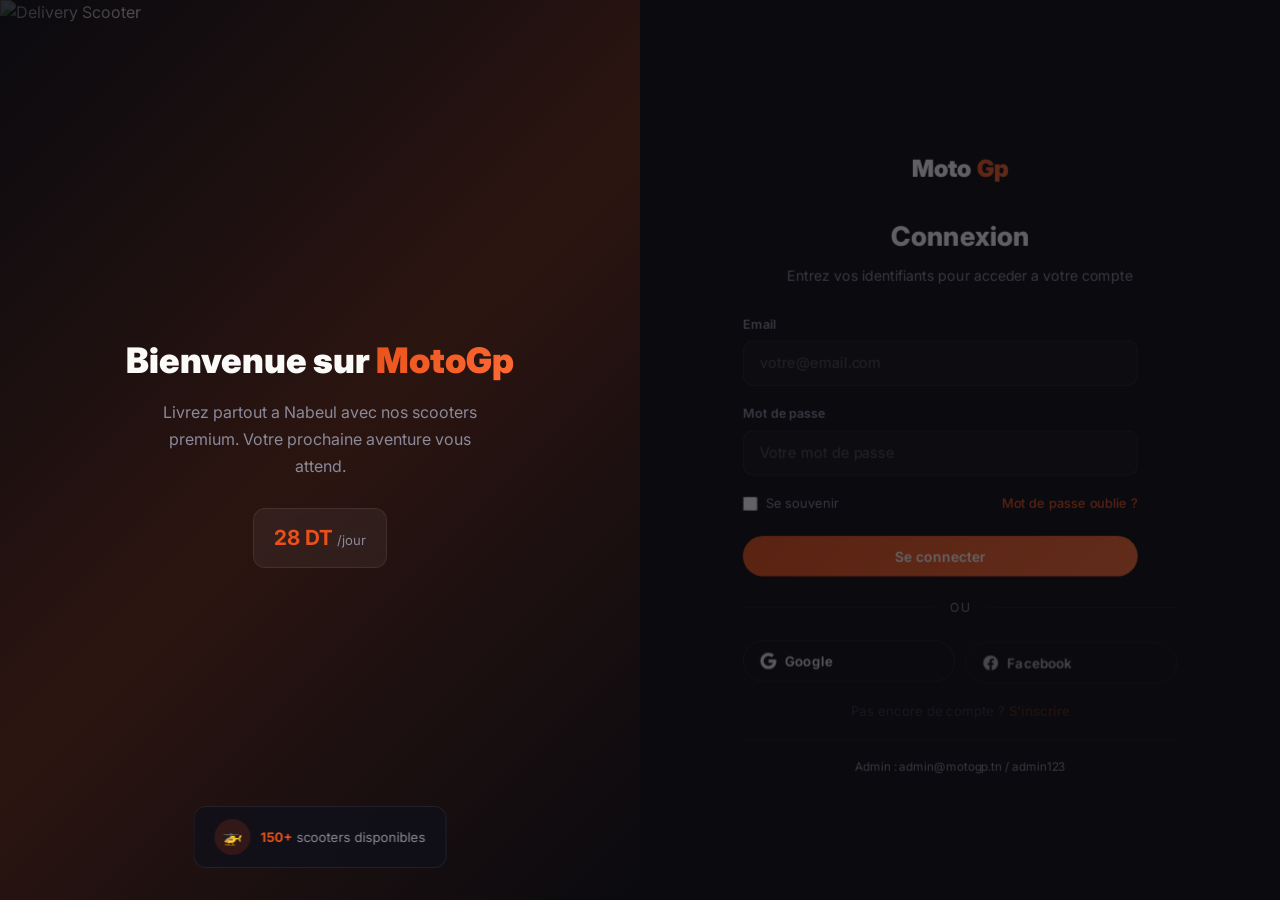
==== commit 0d1f13dc: "Fix auth flow - login/profile/dashboard fully linked - dashboard.html: auth check (redirect to login" ====
--- a/dashboard.html
+++ b/dashboard.html
@@ -392,12 +392,39 @@
 <script>
 var DB={motos:JSON.parse(JSON.stringify(MOTOS)),nextId:100};
 
+// AUTH CHECK
+(function(){
+  var user=null;
+  try{user=JSON.parse(localStorage.getItem('motogp_user'))}catch(e){}
+  if(!user||user.role!=='admin'){window.location.href='login.html';return}
+  var av=document.querySelector('.sidebar-user-avatar');
+  var nm=document.querySelector('.sidebar-user-info .name');
+  if(av)av.textContent=user.avatar||'AD';
+  if(nm)nm.textContent=user.name||'Admin';
+})();
+function dashLogout(){localStorage.removeItem('motogp_user');window.location.href='index.html'}
+document.querySelector('.sidebar-user').style.cursor='pointer';
+document.querySelector('.sidebar-user').addEventListener('click',function(){
+  if(confirm('Se deconnecter?'))dashLogout();
+});
+
+function getDBUsers(){return JSON.parse(localStorage.getItem('motogp_users')||'[]')}
+function getDBBookings(){return JSON.parse(localStorage.getItem('motogp_bookings')||'[]')}
+function getDBStats(){
+  var users=getDBUsers(),bookings=getDBBookings();
+  var totalRevenue=bookings.reduce(function(a,b){return a+b.total},0);
+  var pending=bookings.filter(function(b){return b.status==='pending'}).length;
+  return{users:users.length||4,bookings:bookings.length||0,revenue:totalRevenue||45230,pending:pending};
+}
+
 function showDashSection(name,link){
   document.querySelectorAll('.dash-section').forEach(function(s){s.classList.remove('active')});
   var sec=document.getElementById('sec-'+name);if(sec){sec.classList.add('active');animateSection(sec)}
   document.querySelectorAll('#sidebar-nav a').forEach(function(a){a.classList.remove('active')});
   if(link)link.classList.add('active');
   document.querySelector('.sidebar').classList.remove('open');
+  if(name==='users')renderUsersTable();
+  if(name==='reservations')renderReservationsTable();
 }
 
 function animateSection(sec){
@@ -407,12 +434,15 @@
 }
 
 function animateCounters(){
-  document.querySelectorAll('[data-count]').forEach(function(el){
-    var target=parseInt(el.dataset.count);
+  var stats=getDBStats();
+  var counters=[{el:'[data-count="24"]',val:24},{el:'[data-count="156"]',val:stats.users},{el:'[data-count="89"]',val:stats.bookings||89},{el:'[data-count="45230"]',val:stats.revenue}];
+  counters.forEach(function(c){
+    var el=document.querySelector(c.el);if(!el)return;
     var suffix=el.dataset.suffix||'';
+    if(typeof gsap==='undefined'){el.textContent=c.val>=1000?c.val.toLocaleString()+suffix:c.val+suffix;return}
     var obj={val:0};
-    gsap.to(obj,{val:target,duration:1.5,ease:'power2.out',onUpdate:function(){
-      el.textContent=target>=1000?Math.round(obj.val).toLocaleString()+suffix:Math.round(obj.val)+suffix;
+    gsap.to(obj,{val:c.val,duration:1.5,ease:'power2.out',onUpdate:function(){
+      el.textContent=c.val>=1000?Math.round(obj.val).toLocaleString()+suffix:Math.round(obj.val)+suffix;
     }});
   });
 }
@@ -458,15 +488,27 @@
 }
 
 function renderUsersTable(){
-  var users=JSON.parse(localStorage.getItem('motogp_users')||'[]');
+  var users=getDBUsers();
   var tbody=document.getElementById('users-tbody');if(!tbody)return;
-  var all=users.length?users:[{firstName:'Ahmed',lastName:'Ben Ali',email:'ahmed@example.com',phone:'+216 55 123 456',plan:'premium'},{firstName:'Fatma',lastName:'Trabelsi',email:'fatma@example.com',phone:'+216 72 789 012',plan:'essentiel'},{firstName:'Mohamed',lastName:'Sahli',email:'mohamed@example.com',phone:'+216 98 345 678',plan:'vip'},{firstName:'Amira',lastName:'Bouazizi',email:'amira@example.com',phone:'+216 22 456 789',plan:'premium'}];
+  var all=users.length?users:[{firstName:'Ahmed',lastName:'Ben Ali',email:'ahmed@example.com',phone:'+216 55 123 456',plan:'premium',createdAt:'2026-09-15'},{firstName:'Fatma',lastName:'Trabelsi',email:'fatma@example.com',phone:'+216 72 789 012',plan:'essentiel',createdAt:'2026-09-16'},{firstName:'Mohamed',lastName:'Sahli',email:'mohamed@example.com',phone:'+216 98 345 678',plan:'vip',createdAt:'2026-09-17'},{firstName:'Amira',lastName:'Bouazizi',email:'amira@example.com',phone:'+216 22 456 789',plan:'premium',createdAt:'2026-09-18'}];
   tbody.innerHTML=all.map(function(u){
     var bc=u.plan==='vip'?'b-vip':u.plan==='premium'?'b-premium':'b-essentiel';
     var av=u.firstName[0]+u.lastName[0];
     var colors=['#E8511A','#3B82F6','#10B981','#8B5CF6','#F59E0B'];
     var bg=colors[Math.abs(u.firstName.charCodeAt(0)+u.lastName.charCodeAt(0))%colors.length];
-    return '<tr><td><div class="user-cell"><div class="user-avatar" style="background:'+bg+'">'+av+'</div><div><strong>'+u.firstName+' '+u.lastName+'</strong></div></div></td><td>'+u.email+'</td><td>'+u.phone+'</td><td><span class="badge '+bc+'">'+u.plan+'</span></td><td><span class="badge b-active">Actif</span></td><td>2026-09</td></tr>';
+    var date=u.createdAt?new Date(u.createdAt).toLocaleDateString('fr-FR'):'2026-09';
+    return '<tr><td><div class="user-cell"><div class="user-avatar" style="background:'+bg+'">'+av+'</div><div><strong>'+u.firstName+' '+u.lastName+'</strong></div></div></td><td>'+u.email+'</td><td>'+u.phone+'</td><td><span class="badge '+bc+'">'+u.plan+'</span></td><td><span class="badge b-active">Actif</span></td><td>'+date+'</td></tr>';
+  }).join('');
+}
+
+function renderReservationsTable(){
+  var bookings=getDBBookings();
+  var tbody=document.querySelector('#sec-reservations tbody');if(!tbody)return;
+  var all=bookings.length?bookings:[{id:'R001',client:'Ahmed Ben Ali',moto:'Honda Vision 110',date:'2026-09-18',duration:3,total:105,status:'confirmed'},{id:'R002',client:'Fatma Trabelsi',moto:'Yamaha NMAX 125',date:'2026-09-19',duration:5,total:225,status:'pending'},{id:'R003',client:'Mohamed Sahli',moto:'SYM Maxsym 400',date:'2026-09-20',duration:7,total:420,status:'confirmed'}];
+  tbody.innerHTML=all.map(function(b){
+    var st=b.status==='confirmed'||b.status==='active'?'b-active':'b-pending';
+    var stl=b.status==='confirmed'||b.status==='active'?'Confirme':'En attente';
+    return '<tr><td>#'+b.id+'</td><td>'+b.client+'</td><td>'+b.moto+'</td><td>'+b.date+'</td><td>'+b.duration+(b.duration>1?' jours':' jour')+'</td><td><strong>'+b.total+' DT</strong></td><td><span class="badge '+st+'">'+stl+'</span></td></tr>';
   }).join('');
 }
 
@@ -498,7 +540,7 @@
 
 document.getElementById('dash-date').textContent=new Date().toLocaleDateString('fr-FR',{weekday:'long',year:'numeric',month:'long',day:'numeric'});
 
-renderBarChart();renderDonut();renderMotosTable();renderUsersTable();
+renderBarChart();renderDonut();renderMotosTable();renderUsersTable();renderReservationsTable();
 setTimeout(animateCounters,200);
 setTimeout(function(){animateSection(document.getElementById('sec-stats'))},100);
 </script>
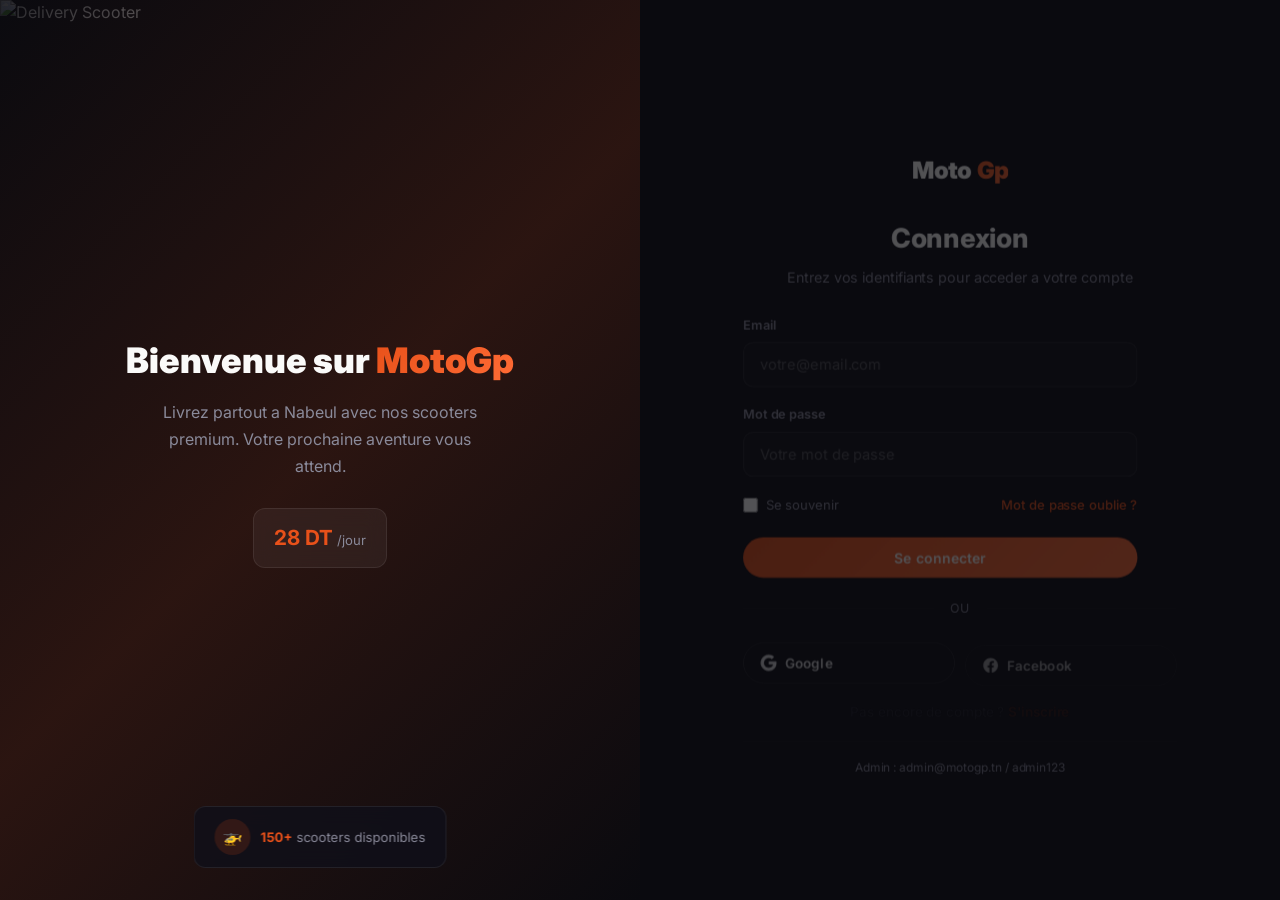
==== commit f32e227a: "Add detailed charts to dashboard - Sparkline cards (revenue/day, bookings/week, users/month) - Line " ====
--- a/dashboard.html
+++ b/dashboard.html
@@ -140,6 +140,55 @@
     .activity-text strong{color:var(--text)}
     .activity-time{font-size:.7rem;color:var(--muted);margin-top:2px}
 
+    /* LINE CHART */
+    .line-chart-wrap{position:relative;height:180px;padding:10px 0}
+    .line-svg{width:100%;height:100%}
+    .line-dot{transition:all .2s}
+    .line-dot:hover{r:6;filter:drop-shadow(0 0 6px var(--primary))}
+    .line-grid line{stroke:var(--border);stroke-width:1}
+    .line-axis text{fill:var(--muted);font-size:10px;font-family:'Inter',sans-serif}
+    .line-area{fill:url(#areaGrad);opacity:.3}
+    .line-path{fill:none;stroke:var(--primary);stroke-width:2.5;stroke-linecap:round;stroke-linejoin:round}
+
+    /* HORIZONTAL BAR */
+    .hbar-list{display:flex;flex-direction:column;gap:14px}
+    .hbar-item{display:flex;align-items:center;gap:12px}
+    .hbar-label{width:140px;font-size:.8rem;text-align:right;flex-shrink:0;color:var(--muted)}
+    .hbar-track{flex:1;height:24px;background:rgba(255,255,255,.03);border-radius:6px;overflow:hidden;position:relative}
+    .hbar-fill{height:100%;border-radius:6px;transition:width 1s cubic-bezier(.4,0,.2,1);position:relative}
+    .hbar-fill span{position:absolute;right:8px;top:50%;transform:translateY(-50%);font-size:.7rem;font-weight:700;color:#fff}
+
+    /* SPARKLINE */
+    .spark-row{display:grid;grid-template-columns:repeat(3,1fr);gap:16px;margin-bottom:28px}
+    .spark-card{background:var(--card);border:1px solid var(--border);border-radius:14px;padding:20px}
+    .spark-card .spark-top{display:flex;justify-content:space-between;align-items:flex-start;margin-bottom:12px}
+    .spark-card .spark-label{font-size:.75rem;color:var(--muted);text-transform:uppercase;letter-spacing:.5px}
+    .spark-card .spark-val{font-size:1.3rem;font-weight:800;margin-top:4px}
+    .spark-card .spark-change{font-size:.72rem;padding:3px 8px;border-radius:6px}
+    .spark-svg{width:100%;height:50px}
+    .spark-path{fill:none;stroke-width:2;stroke-linecap:round}
+
+    /* STACKED BAR */
+    .stacked-chart{display:flex;align-items:flex-end;gap:8px;height:150px;padding-top:10px}
+    .stacked-col{flex:1;display:flex;flex-direction:column;align-items:center;gap:4px;height:100%;justify-content:flex-end}
+    .stacked-bars{width:100%;display:flex;flex-direction:column;border-radius:4px 4px 0 0;overflow:hidden}
+    .stacked-seg{width:100%;transition:height .8s cubic-bezier(.4,0,.2,1)}
+    .stacked-label{font-size:.68rem;color:var(--muted)}
+    .stacked-legend{display:flex;gap:16px;margin-top:14px;justify-content:center}
+    .stacked-legend span{display:flex;align-items:center;gap:5px;font-size:.72rem;color:var(--muted)}
+    .stacked-legend i{width:10px;height:10px;border-radius:3px;display:inline-block}
+
+    /* DONUT RING */
+    .ring-row{display:grid;grid-template-columns:1fr 1fr 1fr;gap:16px;margin-bottom:28px}
+    .ring-card{background:var(--card);border:1px solid var(--border);border-radius:14px;padding:22px;text-align:center}
+    .ring-card h4{font-size:.82rem;font-weight:600;margin-bottom:14px}
+    .ring-svg{width:120px;height:120px;margin:0 auto}
+    .ring-bg{fill:none;stroke:rgba(255,255,255,.05);stroke-width:10}
+    .ring-val{fill:none;stroke-width:10;stroke-linecap:round;transition:stroke-dashoffset 1.2s cubic-bezier(.4,0,.2,1)}
+    .ring-center-text{font-size:1.1rem;font-weight:800;fill:var(--text);font-family:'Inter',sans-serif}
+    .ring-center-sub{font-size:.6rem;fill:var(--muted);font-family:'Inter',sans-serif}
+    .ring-card .ring-legend{margin-top:12px;font-size:.72rem;color:var(--muted)}
+
     /* SECTION TRANSITIONS */
     .dash-section{display:none;opacity:0}
     .dash-section.active{display:block}
@@ -172,10 +221,14 @@
       .main{margin-left:0;padding:20px 16px;padding-top:60px}
       .stats-grid{grid-template-columns:repeat(2,1fr)}
       .charts-row{grid-template-columns:1fr}
+      .spark-row{grid-template-columns:1fr}
+      .ring-row{grid-template-columns:repeat(3,1fr)}
     }
     @media(max-width:500px){
       .stats-grid{grid-template-columns:1fr}
       .header{flex-direction:column;gap:12px;align-items:flex-start}
+      .ring-row{grid-template-columns:1fr}
+      .hbar-label{width:100px;font-size:.7rem}
     }
   </style>
 </head>
@@ -285,6 +338,62 @@
         </div>
       </div>
     </div>
+
+    <!-- SPARKLINE CARDS -->
+    <div class="spark-row">
+      <div class="spark-card">
+        <div class="spark-top">
+          <div><div class="spark-label">Revenu / jour</div><div class="spark-val" style="color:var(--green)">1,507 DT</div></div>
+          <span class="spark-change stat-change up">+12%</span>
+        </div>
+        <svg class="spark-svg" id="spark-revenue" viewBox="0 0 200 50" preserveAspectRatio="none"></svg>
+      </div>
+      <div class="spark-card">
+        <div class="spark-top">
+          <div><div class="spark-label">Reservations / semaine</div><div class="spark-val" style="color:var(--blue)">23</div></div>
+          <span class="spark-change stat-change up">+8%</span>
+        </div>
+        <svg class="spark-svg" id="spark-bookings" viewBox="0 0 200 50" preserveAspectRatio="none"></svg>
+      </div>
+      <div class="spark-card">
+        <div class="spark-top">
+          <div><div class="spark-label">Nouveaux users / mois</div><div class="spark-val" style="color:var(--purple)">34</div></div>
+          <span class="spark-change stat-change up">+22%</span>
+        </div>
+        <svg class="spark-svg" id="spark-users" viewBox="0 0 200 50" preserveAspectRatio="none"></svg>
+      </div>
+    </div>
+
+    <!-- REVENUE LINE CHART + HORIZONTAL BARS -->
+    <div class="charts-row">
+      <div class="chart-card">
+        <h3>Revenu journalier <span>14 derniers jours</span></h3>
+        <div class="line-chart-wrap">
+          <svg class="line-svg" id="line-revenue" viewBox="0 0 500 180" preserveAspectRatio="xMidYMid meet"></svg>
+        </div>
+      </div>
+      <div class="chart-card">
+        <h3>Locations par modele <span>Top 6</span></h3>
+        <div class="hbar-list" id="hbar-bookings"></div>
+      </div>
+    </div>
+
+    <!-- STACKED BAR + RING CHARTS -->
+    <div class="charts-row">
+      <div class="chart-card">
+        <h3>Reservations par statut <span>6 derniers mois</span></h3>
+        <div class="stacked-chart" id="stacked-chart"></div>
+        <div class="stacked-legend">
+          <span><i style="background:var(--green)"></i> Confirme</span>
+          <span><i style="background:var(--yellow)"></i> En attente</span>
+          <span><i style="background:var(--red)"></i> Annule</span>
+        </div>
+      </div>
+      <div class="chart-card" style="display:flex;flex-direction:column">
+        <h3>Taux de performance</h3>
+        <div class="ring-row" id="ring-charts"></div>
+      </div>
+    </div>
   </div>
 
   <!-- ===== MOTORCYCLES ===== -->
@@ -478,6 +587,94 @@
   donut.style.background=grad;
 }
 
+function renderSparkline(svgId,data,color){
+  var svg=document.getElementById(svgId);if(!svg)return;
+  var w=200,h=50,max=Math.max.apply(null,data),min=Math.min.apply(null,data);
+  var range=max-min||1;
+  var pts=data.map(function(v,i){var x=(i/(data.length-1))*w;var y=h-(((v-min)/range)*(h-10))-5;return x+','+y});
+  svg.innerHTML='<defs><linearGradient id="sg-'+svgId+'" x1="0" y1="0" x2="0" y2="1"><stop offset="0%" stop-color="'+color+'" stop-opacity=".3"/><stop offset="100%" stop-color="'+color+'" stop-opacity="0"/></linearGradient></defs><polygon class="line-area" points="0,'+h+' '+pts.join(' ')+' '+w+','+h+'" fill="url(#sg-'+svgId+')"/><polyline class="spark-path" points="'+pts.join(' ')+'" stroke="'+color+'"/>';
+}
+
+function renderLineRevenue(){
+  var svg=document.getElementById('line-revenue');if(!svg)return;
+  var data=[1200,1850,980,2100,1650,2400,1900,2800,1400,2200,1750,3100,2500,2900];
+  var labels=['6','7','8','9','10','11','12','13','14','15','16','17','18','19'];
+  var w=500,h=180,px=40,py=20,gw=w-px*2,gh=h-py*2;
+  var max=Math.max.apply(null,data),min=Math.min(data)*0.8,range=max-min;
+  var gridLines=5;
+  var html='<defs><linearGradient id="areaGrad" x1="0" y1="0" x2="0" y2="1"><stop offset="0%" stop-color="#E8511A" stop-opacity=".4"/><stop offset="100%" stop-color="#E8511A" stop-opacity="0"/></linearGradient></defs>';
+  for(var g=0;g<=gridLines;g++){
+    var gy=py+(g/gridLines)*gh;
+    var gv=Math.round(max-(g/gridLines)*range);
+    html+='<line x1="'+px+'" y1="'+gy+'" x2="'+(w-px)+'" y2="'+gy+'" class="line-grid" stroke-dasharray="3,3"/>';
+    html+='<text x="'+(px-8)+'" y="'+(gy+4)+'" text-anchor="end" class="line-axis">'+(gv/1000).toFixed(1)+'k</text>';
+  }
+  var points=data.map(function(v,i){var x=px+(i/(data.length-1))*gw;var y=py+((1-(v-min)/range)*gh);return{x:x,y:y}});
+  var pathD='M'+points.map(function(p){return p.x+','+p.y}).join(' L');
+  var areaD=pathD+' L'+(w-px)+','+(h-py)+' L'+px+','+(h-py)+' Z';
+  html+='<path d="'+areaD+'" class="line-area"/>';
+  html+='<path d="'+pathD+'" class="line-path"/>';
+  points.forEach(function(p,i){
+    html+='<circle cx="'+p.x+'" cy="'+p.y+'" r="4" fill="#E8511A" class="line-dot"/>';
+    html+='<text x="'+p.x+'" y="'+(h-4)+'" text-anchor="middle" class="line-axis">'+labels[i]+'</text>';
+  });
+  svg.innerHTML=html;
+}
+
+function renderHorizontalBars(){
+  var c=document.getElementById('hbar-bookings');if(!c)return;
+  var data=[
+    {name:'Honda Vision 110',v:42,c:'#E8511A'},
+    {name:'Yamaha NMAX 125',v:38,c:'#C9A96E'},
+    {name:'Piaggio Zip 100',v:31,c:'#3B82F6'},
+    {name:'SYM Maxsym 400',v:28,c:'#10B981'},
+    {name:'Kymco Like 125',v:22,c:'#8B5CF6'},
+    {name:'Suzuki Burgman',v:18,c:'#F59E0B'}
+  ];
+  var max=Math.max.apply(null,data.map(function(d){return d.v}));
+  c.innerHTML=data.map(function(d){
+    var pct=(d.v/max)*100;
+    return '<div class="hbar-item"><div class="hbar-label">'+d.name+'</div><div class="hbar-track"><div class="hbar-fill" style="width:0;background:'+d.c+'" data-w="'+pct+'"><span>'+d.v+'</span></div></div></div>';
+  }).join('');
+  setTimeout(function(){c.querySelectorAll('.hbar-fill').forEach(function(b){b.style.width=b.dataset.w+'%'})},200);
+}
+
+function renderStackedChart(){
+  var c=document.getElementById('stacked-chart');if(!c)return;
+  var months=['Avr','Mai','Jun','Jul','Aou','Sep'];
+  var data=[
+    {c:28,g:5,r:2},{c:32,g:4,r:1},{c:35,g:6,r:3},{c:42,g:7,r:2},{c:38,g:5,r:4},{c:45,g:8,r:3}
+  ];
+  var max=data.reduce(function(a,d){return Math.max(a,d.c+d.g+d.r)},0);
+  c.innerHTML=months.map(function(m,i){
+    var d=data[i];var total=d.c+d.g+d.r;
+    var hc=(d.c/total)*100,hg=(d.g/total)*100,hr=(d.r/total)*100;
+    var h=(total/max)*100;
+    return '<div class="stacked-col"><div class="stacked-bars" style="height:0" data-h="'+h+'"><div class="stacked-seg" style="background:var(--green);height:0" data-h="'+hc+'"></div><div class="stacked-seg" style="background:var(--yellow);height:0" data-h="'+hg+'"></div><div class="stacked-seg" style="background:var(--red);height:0" data-h="'+hr+'"></div></div><div class="stacked-label">'+m+'</div></div>';
+  }).join('');
+  setTimeout(function(){
+    c.querySelectorAll('.stacked-bars').forEach(function(b){b.style.height=b.dataset.h+'%'});
+    c.querySelectorAll('.stacked-seg').forEach(function(s){s.style.height=s.dataset.h+'%'});
+  },300);
+}
+
+function renderRingCharts(){
+  var c=document.getElementById('ring-charts');if(!c)return;
+  var rings=[
+    {label:'Taux occupation',val:82,color:'#10B981'},
+    {label:'Satisfaction',val:94,color:'#E8511A'},
+    {label:'Ponctualite',val:91,color:'#3B82F6'}
+  ];
+  var circumference=2*Math.PI*45;
+  c.innerHTML=rings.map(function(r){
+    var offset=circumference-(r.val/100)*circumference;
+    return '<div class="ring-card"><h4>'+r.label+'</h4><svg class="ring-svg" viewBox="0 0 100 100"><circle cx="50" cy="50" r="45" class="ring-bg"/><circle cx="50" cy="50" r="45" class="ring-val" stroke="'+r.color+'" stroke-dasharray="'+circumference+'" stroke-dashoffset="'+circumference+'" data-offset="'+offset+'" transform="rotate(-90 50 50)"/><text x="50" y="48" text-anchor="middle" class="ring-center-text">'+r.val+'%</text><text x="50" y="62" text-anchor="middle" class="ring-center-sub">'+r.label+'</text></svg></div>';
+  }).join('');
+  setTimeout(function(){
+    c.querySelectorAll('.ring-val').forEach(function(el){el.style.strokeDashoffset=el.dataset.offset});
+  },400);
+}
+
 function renderMotosTable(){
   var tbody=document.getElementById('motos-tbody');if(!tbody)return;
   tbody.innerHTML=DB.motos.map(function(m){
@@ -541,6 +738,10 @@
 document.getElementById('dash-date').textContent=new Date().toLocaleDateString('fr-FR',{weekday:'long',year:'numeric',month:'long',day:'numeric'});
 
 renderBarChart();renderDonut();renderMotosTable();renderUsersTable();renderReservationsTable();
+renderSparkline('spark-revenue',[800,1200,980,1850,1400,2100,1650,2400,1900,2800,2200,2500,2900,3100],'#10B981');
+renderSparkline('spark-bookings',[12,15,18,14,22,19,25,21,28,24,30,26,32,23],'#3B82F6');
+renderSparkline('spark-users',[5,8,6,12,10,15,18,14,20,22,25,28,30,34],'#8B5CF6');
+renderLineRevenue();renderHorizontalBars();renderStackedChart();renderRingCharts();
 setTimeout(animateCounters,200);
 setTimeout(function(){animateSection(document.getElementById('sec-stats'))},100);
 </script>
